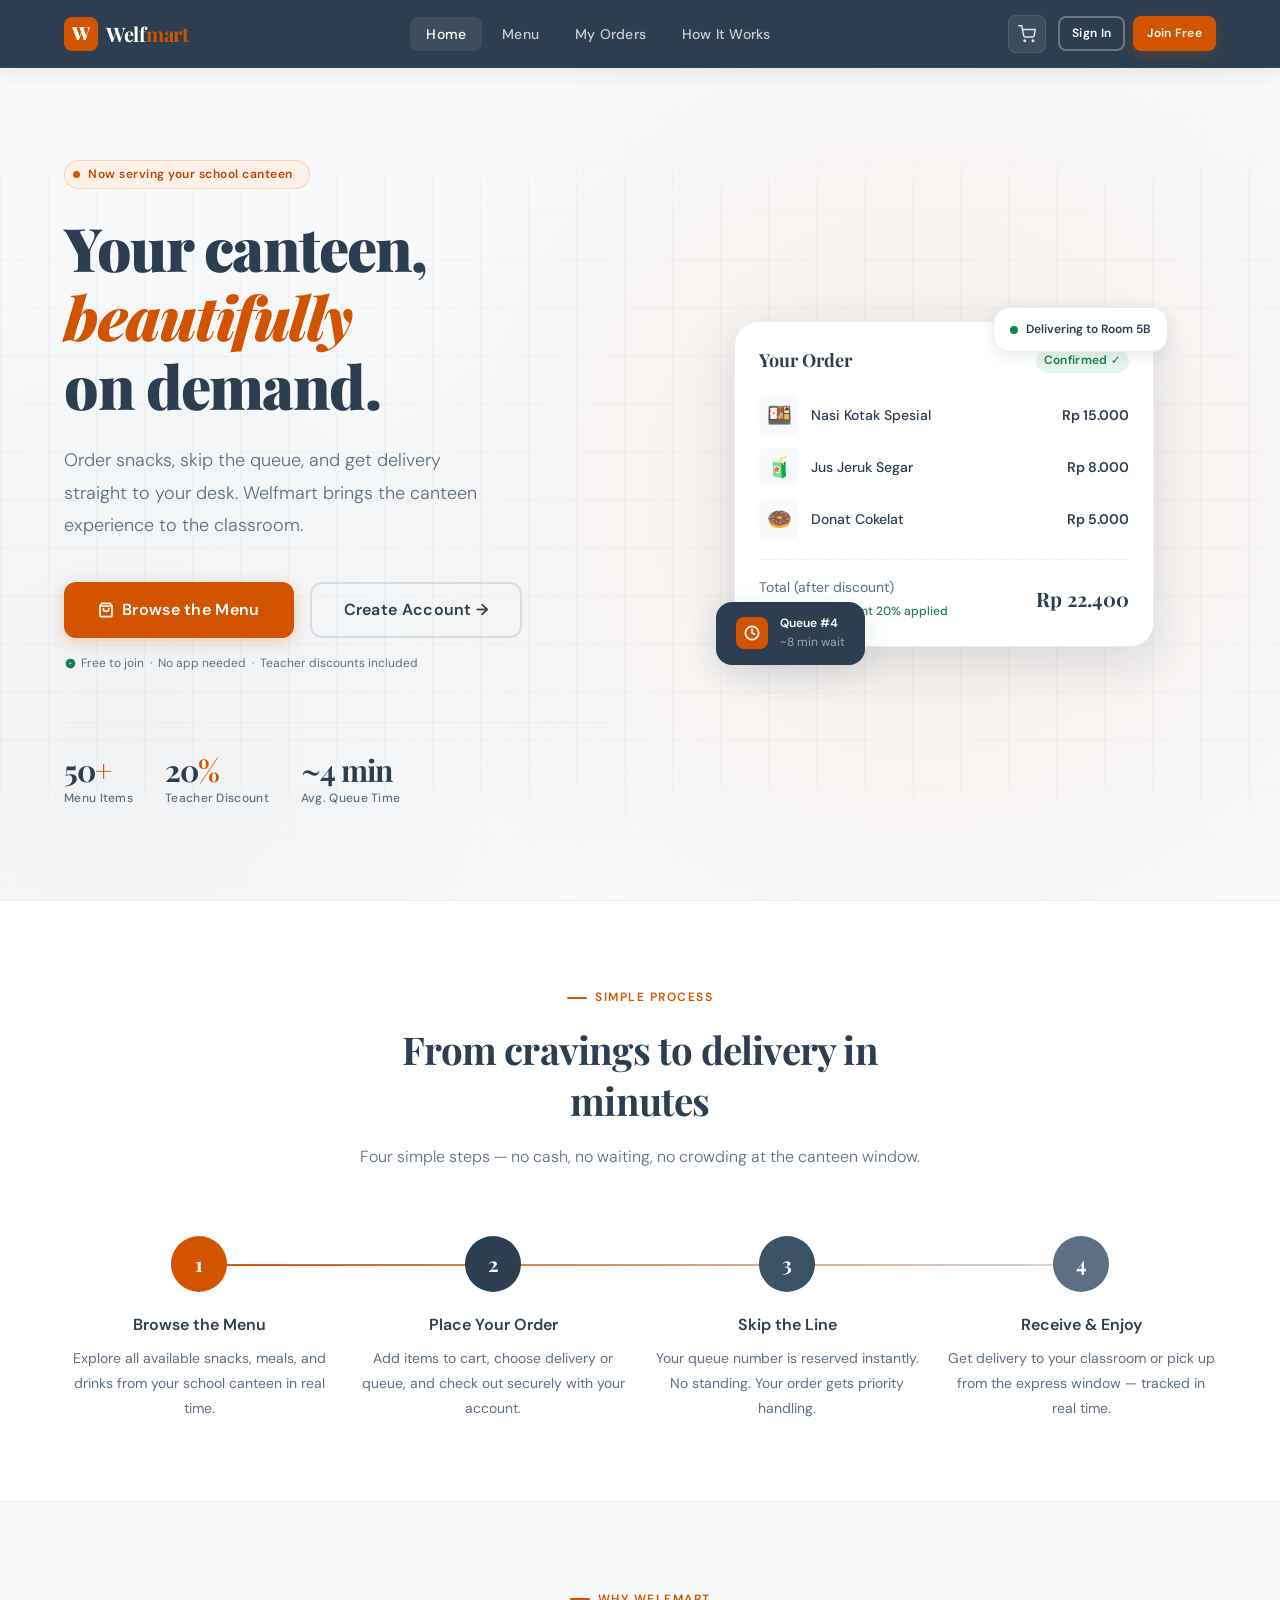
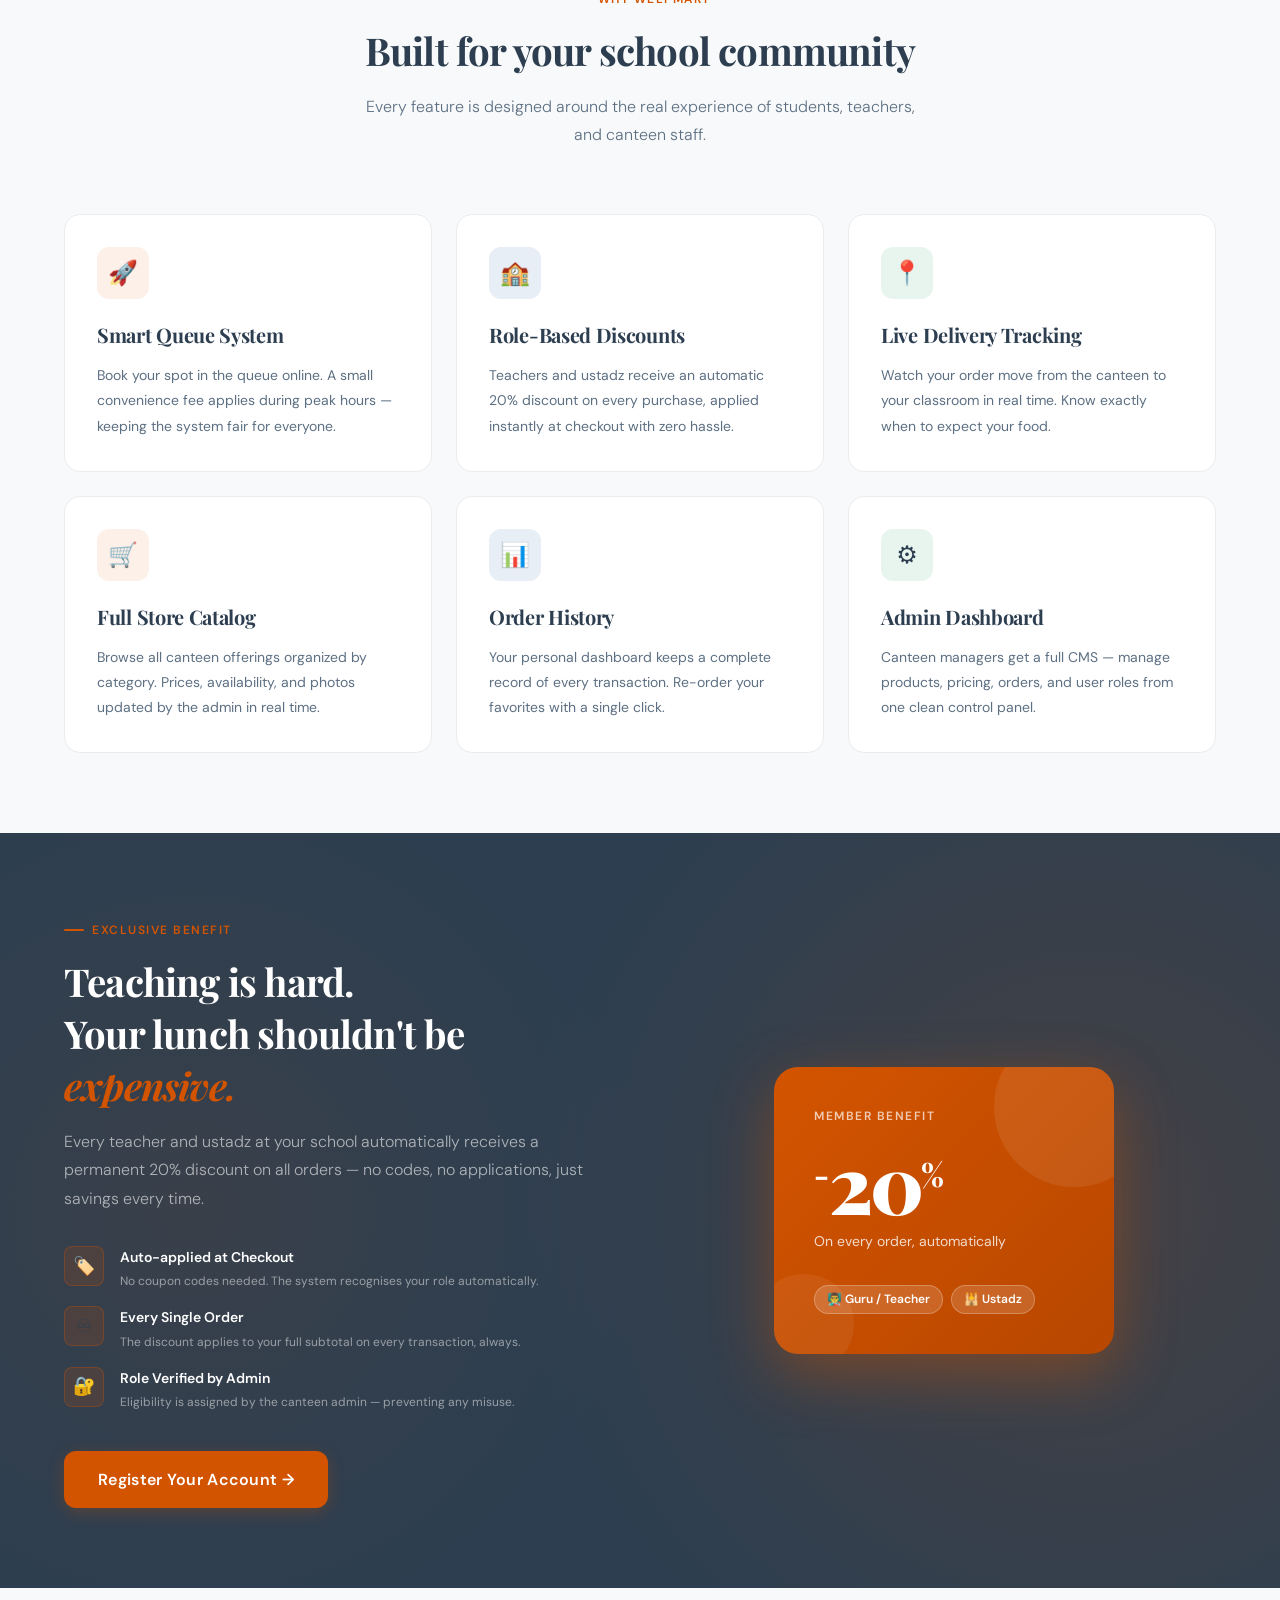
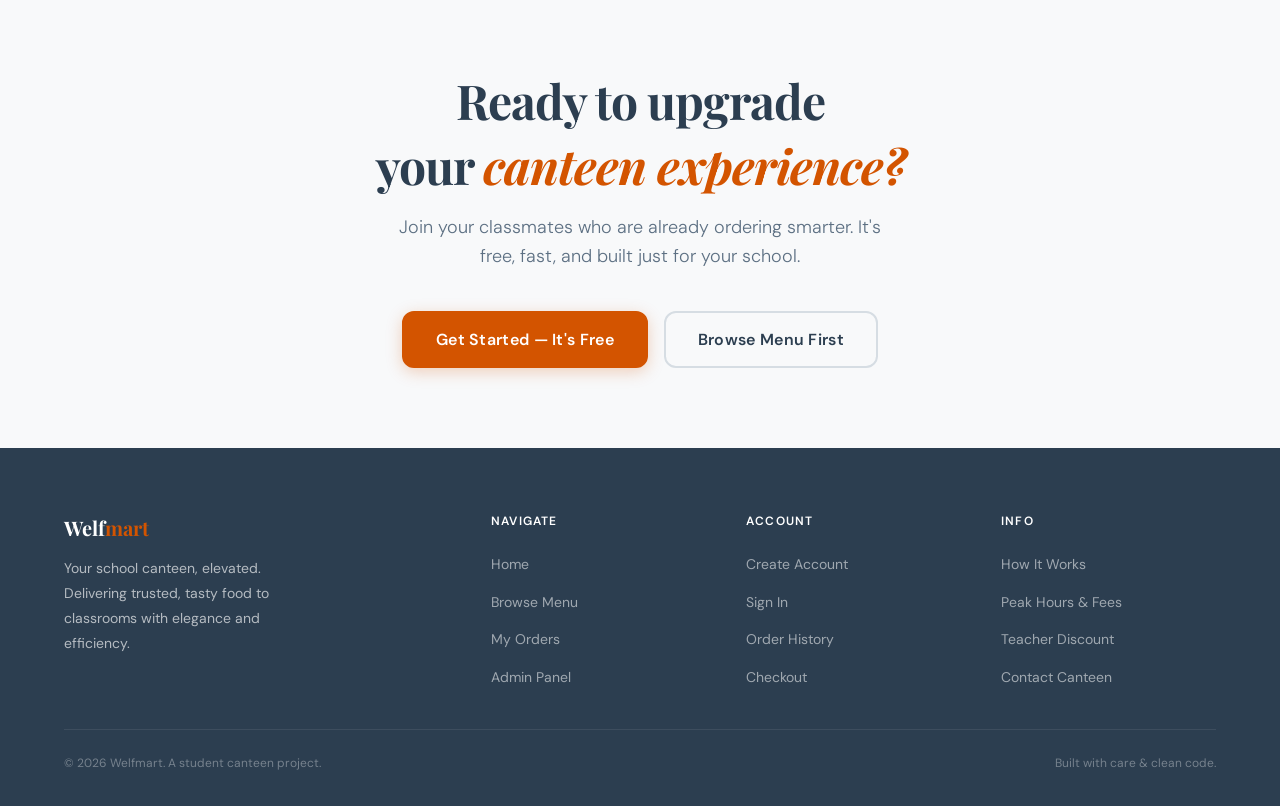
==== welfmart/admin.html @ 67d0d54a "Initial commit of Welfmart project" ====
<!DOCTYPE html>
<html lang="en">
<head>
  <meta charset="UTF-8" />
  <meta name="viewport" content="width=device-width, initial-scale=1.0" />
  <title>Welfmart — Admin Dashboard</title>
  <link rel="stylesheet" href="/css/style.css" />
  <link rel="stylesheet" href="/css/admin.css" />
</head>
<body>

  <nav class="wm-nav" role="navigation">
    <div class="wm-nav__inner">
      <a href="index.html" class="wm-nav__logo">
        <div class="wm-nav__logo-mark" aria-hidden="true">W</div>
        <span class="wm-nav__logo-text">Welf<span>mart</span> <span class="badge badge-rust" style="font-size: 10px; margin-left: 8px;">ADMIN</span></span>
      </a>

      <div class="wm-nav__actions">
        <div id="nav-user-area" style="display:flex; align-items:center; gap:var(--space-3);">
          <span style="color:rgba(255,255,255,.75); font-size:var(--text-sm);">
            👨‍💻 <span id="nav-user-name">Admin</span>
          </span>
          <button id="nav-logout-btn" class="btn btn-ghost btn-sm" style="border-color:rgba(255,255,255,.2); color:rgba(255,255,255,.65);">
            Exit Admin
          </button>
        </div>
      </div>
    </div>
  </nav>

  <main class="admin-page container section-pad-sm">
    
    <header class="store-header">
      <h1 class="store-header__title">Canteen <em>Command Center</em></h1>
      <p class="store-header__desc">Manage live orders, update menu inventory, and verify user roles.</p>
    </header>

    <div class="admin-storage-banner" role="status" aria-live="polite">
      <div class="admin-storage-banner__icon" aria-hidden="true">🗂️</div>
      <div>
        <p class="admin-storage-banner__title">Local menu manager</p>
        <p class="admin-storage-banner__text">Menu changes are saved in your browser’s local storage, so updates appear instantly on the public menu and won’t affect the live backend.</p>
      </div>
    </div>

    <div class="admin-layout">
      
      <aside class="admin-sidebar">
        <div class="admin-sidebar__inner">
          <ul class="admin-tabs" id="admin-tabs" role="tablist">
            <li><button class="admin-tab-btn active" data-target="panel-orders" role="tab">Live Orders</button></li>
            <li><button class="admin-tab-btn" data-target="panel-inventory" role="tab">Inventory Management</button></li>
            <li><button class="admin-tab-btn" data-target="panel-users" role="tab">User Roles & Security</button></li>
          </ul>
        </div>
      </aside>

      <section class="admin-content">
        
        <div id="panel-orders" class="admin-panel active" role="tabpanel">
          <div class="admin-panel__header">
            <h2>Live Orders</h2>
            <button class="btn btn-secondary btn-sm js-refresh-orders" style="color: var(--color-slate); border-color: var(--color-slate-faint);">↻ Refresh</button>
          </div>
          <div class="admin-table-wrapper">
            <table class="admin-table">
              <thead>
                <tr>
                  <th>Order ID</th>
                  <th>Customer</th>
                  <th>Method</th>
                  <th>Total</th>
                  <th>Status</th>
                  <th>Action</th>
                </tr>
              </thead>
              <tbody id="table-body-orders">
                </tbody>
            </table>
          </div>
        </div>

        <div id="panel-inventory" class="admin-panel" role="tabpanel" style="display: none;">
          <div class="admin-panel__header">
            <h2>Inventory Management</h2>
          </div>

          <div class="admin-inventory-form">
            <div class="admin-inventory-form__title">Add New Menu Item</div>
            <p class="form-helper">Create menu items locally so the public menu updates immediately. Use Delete to remove items from the saved catalog.</p>

            <form id="inventory-form">
              <div class="admin-form-grid">
                <label class="form-field">
                  <span class="form-label">Item Name</span>
                  <input class="form-input" type="text" name="name" placeholder="e.g. Mie Goreng Deluxe" required />
                </label>

                <label class="form-field">
                  <span class="form-label">Category</span>
                  <select class="form-select" name="category" required>
                    <option value="Food">Food</option>
                    <option value="Drink">Drink</option>
                    <option value="Snack">Snack</option>
                  </select>
                </label>

                <label class="form-field">
                  <span class="form-label">Price (IDR)</span>
                  <input class="form-input" type="number" name="price" min="1" step="1" placeholder="12000" required />
                </label>

                <label class="form-field">
                  <span class="form-label">Emoji</span>
                  <input class="form-input" type="text" name="emoji" maxlength="4" placeholder="🍜" value="🍽️" required />
                </label>

                <label class="form-field">
                  <span class="form-label">Initial Stock</span>
                  <input class="form-input" type="number" name="stock" min="0" step="1" placeholder="20" required />
                </label>

                <label class="form-field admin-form-field--full">
                  <span class="form-label">Description</span>
                  <textarea class="form-textarea" name="description" placeholder="Brief description shown on the menu." rows="3"></textarea>
                </label>
              </div>

              <div class="admin-form-actions">
                <button type="submit" class="btn btn-primary">Add Menu Item</button>
              </div>
            </form>
          </div>

          <div class="admin-table-wrapper">
            <table class="admin-table">
              <thead>
                <tr>
                  <th>Item</th>
                  <th>Category</th>
                  <th>Price (IDR)</th>
                  <th>Stock Status</th>
                  <th>Actions</th>
                </tr>
              </thead>
              <tbody id="table-body-inventory">
                </tbody>
            </table>
          </div>
        </div>

        <div id="panel-users" class="admin-panel" role="tabpanel" style="display: none;">
          <div class="admin-panel__header">
            <h2>User Roles & Security</h2>
            <p style="font-size: var(--text-xs); color: var(--color-slate-muted);">Verify accounts claiming Teacher/Ustadz discounts.</p>
          </div>
          <div class="admin-table-wrapper">
            <table class="admin-table">
              <thead>
                <tr>
                  <th>Name</th>
                  <th>Email</th>
                  <th>Current Role</th>
                  <th>Action</th>
                </tr>
              </thead>
              <tbody id="table-body-users">
                </tbody>
            </table>
          </div>
        </div>

      </section>
    </div>
  </main>

  <script type="module" src="../js/utils/seed.js"></script>
  <script type="module" src="../js/app.js"></script>
  <script type="module" src="../js/admin.js"></script>
</body>
</html>
---- css/style.css ----
/* ============================================================
   WELFMART — Global Design System
   style.css · All pages import this file first
   ============================================================

   COLOR DISTRIBUTION (strictly enforced):
   60% #F8F9FA  Crisp Alabaster   → backgrounds, large surfaces
   30% #2C3E50  Authority Slate   → text, nav, footer, borders
   10% #D35400  Savory Rust       → CTA buttons, alerts, accents
   ============================================================ */

/* ── 0. Google Fonts Import ──────────────────────────────── */
@import url('https://fonts.googleapis.com/css2?family=Playfair+Display:ital,wght@0,500;0,700;0,900;1,500&family=DM+Sans:ital,opsz,wght@0,9..40,300;0,9..40,400;0,9..40,500;0,9..40,600;1,9..40,300&display=swap');

/* ── 1. CSS Custom Properties (Design Tokens) ────────────── */
:root {
  /* — Primary Palette — */
  --color-alabaster:      #F8F9FA;   /* 60% dominant background  */
  --color-slate:          #2C3E50;   /* 30% text / nav / footer  */
  --color-rust:           #D35400;   /* 10% CTA / accent         */

  /* — Tonal Variations — */
  --color-alabaster-dark: #EAECEE;   /* subtle card borders       */
  --color-alabaster-mid:  #F0F2F3;   /* hover states on surfaces  */
  --color-slate-light:    #3D5166;   /* nav hover, secondary text */
  --color-slate-muted:    #5D7083;   /* meta text, captions       */
  --color-slate-faint:    #D6DDE3;   /* dividers, input borders   */
  --color-rust-light:     #E8651A;   /* button hover              */
  --color-rust-deep:      #B84700;   /* button active/pressed     */
  --color-rust-tint:      #FDF0E8;   /* alert backgrounds         */

  /* — Semantic Colors — */
  --color-success:        #1A7E4F;
  --color-success-tint:   #E8F5EE;
  --color-warning:        #C0820B;
  --color-warning-tint:   #FEF5E3;
  --color-danger:         #C0392B;
  --color-danger-tint:    #FDECEA;
  --color-info:           #1A5276;
  --color-info-tint:      #E8EEF5;

  /* — Typography — */
  --font-display:   'Playfair Display', Georgia, serif;
  --font-body:      'DM Sans', system-ui, sans-serif;

  --text-xs:   0.75rem;    /*  12px */
  --text-sm:   0.875rem;   /*  14px */
  --text-base: 1rem;       /*  16px */
  --text-lg:   1.125rem;   /*  18px */
  --text-xl:   1.25rem;    /*  20px */
  --text-2xl:  1.5rem;     /*  24px */
  --text-3xl:  1.875rem;   /*  30px */
  --text-4xl:  2.25rem;    /*  36px */
  --text-5xl:  3rem;       /*  48px */
  --text-6xl:  3.75rem;    /*  60px */

  --weight-light:    300;
  --weight-regular:  400;
  --weight-medium:   500;
  --weight-semibold: 600;
  --weight-bold:     700;
  --weight-black:    900;

  --leading-tight:  1.15;
  --leading-snug:   1.35;
  --leading-base:   1.6;
  --leading-loose:  1.8;

  /* — Spacing Scale (4px base) — */
  --space-1:   0.25rem;   /*  4px  */
  --space-2:   0.5rem;    /*  8px  */
  --space-3:   0.75rem;   /* 12px  */
  --space-4:   1rem;      /* 16px  */
  --space-5:   1.25rem;   /* 20px  */
  --space-6:   1.5rem;    /* 24px  */
  --space-8:   2rem;      /* 32px  */
  --space-10:  2.5rem;    /* 40px  */
  --space-12:  3rem;      /* 48px  */
  --space-16:  4rem;      /* 64px  */
  --space-20:  5rem;      /* 80px  */
  --space-24:  6rem;      /* 96px  */
  --space-32:  8rem;      /* 128px */

  /* — Border & Radius — */
  --radius-sm:   4px;
  --radius-md:   8px;
  --radius-lg:   12px;
  --radius-xl:   16px;
  --radius-2xl:  24px;
  --radius-full: 9999px;

  /* — Shadows — */
  --shadow-xs:  0 1px 2px rgba(44,62,80,.06);
  --shadow-sm:  0 2px 8px rgba(44,62,80,.08);
  --shadow-md:  0 4px 16px rgba(44,62,80,.10);
  --shadow-lg:  0 8px 32px rgba(44,62,80,.12);
  --shadow-xl:  0 16px 48px rgba(44,62,80,.14);
  --shadow-rust: 0 4px 16px rgba(211,84,0,.25);

  /* — Transitions — */
  --transition-fast:   150ms ease;
  --transition-base:   250ms ease;
  --transition-slow:   400ms ease;

  /* — Layout — */
  --container-max: 1200px;
  --container-pad: var(--space-6);
  --nav-height:    68px;
}

/* ── 2. CSS Reset & Base Styles ──────────────────────────── */
*,
*::before,
*::after {
  box-sizing: border-box;
  margin: 0;
  padding: 0;
}

html {
  scroll-behavior: smooth;
  -webkit-text-size-adjust: 100%;
  font-size: 16px;
}

body {
  font-family: var(--font-body);
  font-size: var(--text-base);
  font-weight: var(--weight-regular);
  line-height: var(--leading-base);
  color: var(--color-slate);
  background-color: var(--color-alabaster);
  -webkit-font-smoothing: antialiased;
  -moz-osx-font-smoothing: grayscale;
  overflow-x: hidden;
}

img, svg, video {
  display: block;
  max-width: 100%;
}

a {
  color: inherit;
  text-decoration: none;
}

ul, ol { list-style: none; }

button, input, select, textarea {
  font-family: inherit;
  font-size: inherit;
}

button { cursor: pointer; }

/* ── 3. Typography Utilities ─────────────────────────────── */
.font-display  { font-family: var(--font-display); }
.font-body     { font-family: var(--font-body); }

.text-xs    { font-size: var(--text-xs); }
.text-sm    { font-size: var(--text-sm); }
.text-base  { font-size: var(--text-base); }
.text-lg    { font-size: var(--text-lg); }
.text-xl    { font-size: var(--text-xl); }
.text-2xl   { font-size: var(--text-2xl); }
.text-3xl   { font-size: var(--text-3xl); }
.text-4xl   { font-size: var(--text-4xl); }

.weight-light    { font-weight: var(--weight-light); }
.weight-regular  { font-weight: var(--weight-regular); }
.weight-medium   { font-weight: var(--weight-medium); }
.weight-semibold { font-weight: var(--weight-semibold); }
.weight-bold     { font-weight: var(--weight-bold); }

.text-slate       { color: var(--color-slate); }
.text-slate-light { color: var(--color-slate-light); }
.text-slate-muted { color: var(--color-slate-muted); }
.text-rust        { color: var(--color-rust); }
.text-alabaster   { color: var(--color-alabaster); }

/* ── 4. Layout Helpers ───────────────────────────────────── */
.container {
  width: 100%;
  max-width: var(--container-max);
  margin-inline: auto;
  padding-inline: var(--container-pad);
}

.section-pad {
  padding-block: var(--space-20);
}

.section-pad-sm {
  padding-block: var(--space-12);
}

/* ── 5. Shared Navigation ────────────────────────────────── */
.wm-nav {
  position: sticky;
  top: 0;
  z-index: 1000;
  height: var(--nav-height);
  background-color: var(--color-slate);
  border-bottom: 1px solid rgba(255,255,255,.06);
  box-shadow: var(--shadow-md);
  display: flex;
  align-items: center;
}

.wm-nav__inner {
  display: flex;
  align-items: center;
  justify-content: space-between;
  width: 100%;
  max-width: var(--container-max);
  margin-inline: auto;
  padding-inline: var(--container-pad);
}

/* Wordmark / Logo */
.wm-nav__logo {
  display: flex;
  align-items: center;
  gap: var(--space-2);
  text-decoration: none;
}

.wm-nav__logo-mark {
  width: 34px;
  height: 34px;
  background-color: var(--color-rust);
  border-radius: var(--radius-md);
  display: flex;
  align-items: center;
  justify-content: center;
  font-family: var(--font-display);
  font-weight: var(--weight-black);
  font-size: var(--text-lg);
  color: #fff;
  letter-spacing: -0.5px;
  flex-shrink: 0;
}

.wm-nav__logo-text {
  font-family: var(--font-display);
  font-weight: var(--weight-bold);
  font-size: var(--text-xl);
  color: #fff;
  letter-spacing: -0.3px;
}

.wm-nav__logo-text span {
  color: var(--color-rust);
}

/* Nav Links */
.wm-nav__links {
  display: flex;
  align-items: center;
  gap: var(--space-1);
}

.wm-nav__link {
  font-size: var(--text-sm);
  font-weight: var(--weight-medium);
  color: rgba(255,255,255,.75);
  padding: var(--space-2) var(--space-4);
  border-radius: var(--radius-md);
  transition: color var(--transition-fast), background-color var(--transition-fast);
  letter-spacing: 0.2px;
}

.wm-nav__link:hover,
.wm-nav__link.active {
  color: #fff;
  background-color: rgba(255,255,255,.08);
}

/* Nav Actions */
.wm-nav__actions {
  display: flex;
  align-items: center;
  gap: var(--space-3);
}

.wm-nav__cart-btn {
  position: relative;
  width: 38px;
  height: 38px;
  border-radius: var(--radius-md);
  background-color: rgba(255,255,255,.08);
  border: 1px solid rgba(255,255,255,.10);
  display: flex;
  align-items: center;
  justify-content: center;
  color: rgba(255,255,255,.85);
  transition: background-color var(--transition-fast), color var(--transition-fast);
}

.wm-nav__cart-btn:hover {
  background-color: rgba(255,255,255,.14);
  color: #fff;
}

.wm-nav__cart-badge {
  position: absolute;
  top: -4px;
  right: -4px;
  width: 18px;
  height: 18px;
  border-radius: var(--radius-full);
  background-color: var(--color-rust);
  color: #fff;
  font-size: 10px;
  font-weight: var(--weight-bold);
  display: flex;
  align-items: center;
  justify-content: center;
  border: 2px solid var(--color-slate);
  display: none;
}

.wm-nav__cart-badge.visible {
  display: flex;
}

/* Hamburger — mobile */
.wm-nav__hamburger {
  display: none;
  flex-direction: column;
  gap: 5px;
  width: 28px;
  background: transparent;
  border: none;
  padding: var(--space-1);
  cursor: pointer;
}

.wm-nav__hamburger span {
  display: block;
  width: 100%;
  height: 2px;
  background-color: rgba(255,255,255,.8);
  border-radius: 2px;
  transition: transform var(--transition-base), opacity var(--transition-base);
}

/* ── 6. Button System ────────────────────────────────────── */
.btn {
  display: inline-flex;
  align-items: center;
  justify-content: center;
  gap: var(--space-2);
  padding: 0.65em 1.5em;
  font-family: var(--font-body);
  font-size: var(--text-sm);
  font-weight: var(--weight-semibold);
  letter-spacing: 0.3px;
  border-radius: var(--radius-md);
  border: 2px solid transparent;
  cursor: pointer;
  white-space: nowrap;
  text-decoration: none;
  transition:
    background-color var(--transition-fast),
    border-color var(--transition-fast),
    color var(--transition-fast),
    box-shadow var(--transition-fast),
    transform var(--transition-fast);
  user-select: none;
}

.btn:active { transform: translateY(1px); }

/* Primary — Savory Rust (the 10% accent for CTAs) */
.btn-primary {
  background-color: var(--color-rust);
  border-color: var(--color-rust);
  color: #fff;
  box-shadow: var(--shadow-rust);
}

.btn-primary:hover {
  background-color: var(--color-rust-light);
  border-color: var(--color-rust-light);
  box-shadow: 0 6px 20px rgba(211,84,0,.32);
  transform: translateY(-1px);
}

.btn-primary:active {
  background-color: var(--color-rust-deep);
  border-color: var(--color-rust-deep);
  transform: translateY(0);
}

/* Secondary — Outlined Slate */
.btn-secondary {
  background-color: transparent;
  border-color: rgba(255,255,255,.3);
  color: #fff;
}

.btn-secondary:hover {
  background-color: rgba(255,255,255,.08);
  border-color: rgba(255,255,255,.5);
  transform: translateY(-1px);
}

/* Ghost on light background */
.btn-ghost {
  background-color: transparent;
  border-color: var(--color-slate-faint);
  color: var(--color-slate);
}

.btn-ghost:hover {
  background-color: var(--color-alabaster-mid);
  border-color: var(--color-slate-muted);
  transform: translateY(-1px);
}

/* Sizes */
.btn-sm {
  font-size: var(--text-xs);
  padding: 0.5em 1em;
}

.btn-lg {
  font-size: var(--text-base);
  padding: 0.85em 2em;
  border-radius: var(--radius-lg);
}

/* ── 7. Badge & Tag Utilities ────────────────────────────── */
.badge {
  display: inline-flex;
  align-items: center;
  gap: var(--space-1);
  padding: 0.2em 0.65em;
  font-size: var(--text-xs);
  font-weight: var(--weight-semibold);
  border-radius: var(--radius-full);
  letter-spacing: 0.3px;
}

.badge-rust     { background-color: var(--color-rust-tint);    color: var(--color-rust);    }
.badge-success  { background-color: var(--color-success-tint); color: var(--color-success); }
.badge-warning  { background-color: var(--color-warning-tint); color: var(--color-warning); }
.badge-danger   { background-color: var(--color-danger-tint);  color: var(--color-danger);  }
.badge-info     { background-color: var(--color-info-tint);    color: var(--color-info);    }
.badge-slate    { background-color: var(--color-slate-faint);  color: var(--color-slate);   }

/* ── 8. Card Component ───────────────────────────────────── */
.card {
  background-color: #fff;
  border: 1px solid var(--color-alabaster-dark);
  border-radius: var(--radius-xl);
  box-shadow: var(--shadow-sm);
  overflow: hidden;
  transition:
    box-shadow var(--transition-base),
    transform var(--transition-base),
    border-color var(--transition-base);
}

.card:hover {
  box-shadow: var(--shadow-lg);
  transform: translateY(-3px);
  border-color: var(--color-slate-faint);
}

.card__body   { padding: var(--space-6); }
.card__header { padding: var(--space-5) var(--space-6); border-bottom: 1px solid var(--color-alabaster-dark); }
.card__footer { padding: var(--space-4) var(--space-6); border-top: 1px solid var(--color-alabaster-dark); background-color: var(--color-alabaster); }

/* ── 9. Form Elements ────────────────────────────────────── */
.form-group {
  display: flex;
  flex-direction: column;
  gap: var(--space-2);
}

.form-label {
  font-size: var(--text-sm);
  font-weight: var(--weight-medium);
  color: var(--color-slate);
  letter-spacing: 0.2px;
}

.form-input,
.form-select,
.form-textarea {
  width: 100%;
  padding: 0.7em var(--space-4);
  font-size: var(--text-sm);
  font-family: var(--font-body);
  color: var(--color-slate);
  background-color: #fff;
  border: 1.5px solid var(--color-slate-faint);
  border-radius: var(--radius-md);
  transition: border-color var(--transition-fast), box-shadow var(--transition-fast);
  outline: none;
}

.form-input:focus,
.form-select:focus,
.form-textarea:focus {
  border-color: var(--color-rust);
  box-shadow: 0 0 0 3px rgba(211,84,0,.12);
}

.form-input::placeholder { color: var(--color-slate-muted); }
.form-textarea { resize: vertical; min-height: 100px; }

.form-helper {
  font-size: var(--text-xs);
  color: var(--color-slate-muted);
}

.form-error {
  font-size: var(--text-xs);
  color: var(--color-danger);
  font-weight: var(--weight-medium);
}

/* ── 10. Alert / Toast ───────────────────────────────────── */
.alert {
  display: flex;
  align-items: flex-start;
  gap: var(--space-3);
  padding: var(--space-4) var(--space-5);
  border-radius: var(--radius-lg);
  font-size: var(--text-sm);
  border-left: 3px solid transparent;
}

.alert-rust    { background-color: var(--color-rust-tint);    border-color: var(--color-rust);    color: var(--color-rust-deep); }
.alert-success { background-color: var(--color-success-tint); border-color: var(--color-success); color: var(--color-success); }
.alert-warning { background-color: var(--color-warning-tint); border-color: var(--color-warning); color: var(--color-warning); }
.alert-danger  { background-color: var(--color-danger-tint);  border-color: var(--color-danger);  color: var(--color-danger); }

/* ── 11. Dividers & Decorative Lines ─────────────────────── */
.divider {
  border: none;
  border-top: 1px solid var(--color-alabaster-dark);
  margin-block: var(--space-6);
}

.divider-slate {
  border-top-color: rgba(255,255,255,.08);
}

/* Decorative slash accent (used in section headings) */
.section-label {
  display: inline-flex;
  align-items: center;
  gap: var(--space-2);
  font-size: var(--text-xs);
  font-weight: var(--weight-semibold);
  letter-spacing: 1.5px;
  text-transform: uppercase;
  color: var(--color-rust);
}

.section-label::before {
  content: '';
  display: block;
  width: 20px;
  height: 2px;
  background-color: var(--color-rust);
  border-radius: 1px;
}

/* ── 12. Footer ──────────────────────────────────────────── */
.wm-footer {
  background-color: var(--color-slate);
  color: rgba(255,255,255,.65);
  padding-block: var(--space-16) var(--space-8);
}

.wm-footer__grid {
  display: grid;
  grid-template-columns: 1.8fr repeat(3, 1fr);
  gap: var(--space-10);
  padding-bottom: var(--space-10);
  border-bottom: 1px solid rgba(255,255,255,.08);
}

.wm-footer__brand-name {
  font-family: var(--font-display);
  font-weight: var(--weight-bold);
  font-size: var(--text-xl);
  color: #fff;
  margin-bottom: var(--space-3);
}

.wm-footer__brand-name span { color: var(--color-rust); }

.wm-footer__tagline {
  font-size: var(--text-sm);
  line-height: var(--leading-loose);
  max-width: 260px;
}

.wm-footer__heading {
  font-size: var(--text-xs);
  font-weight: var(--weight-semibold);
  letter-spacing: 1.2px;
  text-transform: uppercase;
  color: #fff;
  margin-bottom: var(--space-5);
}

.wm-footer__links {
  display: flex;
  flex-direction: column;
  gap: var(--space-3);
}

.wm-footer__link {
  font-size: var(--text-sm);
  color: rgba(255,255,255,.55);
  transition: color var(--transition-fast);
}

.wm-footer__link:hover {
  color: var(--color-rust);
}

.wm-footer__bottom {
  display: flex;
  align-items: center;
  justify-content: space-between;
  padding-top: var(--space-6);
  font-size: var(--text-xs);
  color: rgba(255,255,255,.35);
}

/* ── 13. Scroll Animation Classes ────────────────────────── */
.reveal {
  opacity: 0;
  transform: translateY(20px);
  transition:
    opacity var(--transition-slow),
    transform var(--transition-slow);
}

.reveal.visible {
  opacity: 1;
  transform: translateY(0);
}

.reveal-delay-1 { transition-delay: 100ms; }
.reveal-delay-2 { transition-delay: 200ms; }
.reveal-delay-3 { transition-delay: 300ms; }
.reveal-delay-4 { transition-delay: 400ms; }

/* ── 14. Utility Classes ─────────────────────────────────── */
.sr-only {
  position: absolute;
  width: 1px; height: 1px;
  padding: 0; margin: -1px;
  overflow: hidden;
  clip: rect(0,0,0,0);
  white-space: nowrap;
  border-width: 0;
}

.text-center  { text-align: center; }
.text-right   { text-align: right; }
.d-flex       { display: flex; }
.align-center { align-items: center; }
.justify-between { justify-content: space-between; }
.gap-2        { gap: var(--space-2); }
.gap-4        { gap: var(--space-4); }
.gap-6        { gap: var(--space-6); }
.w-full       { width: 100%; }

/* ── 15. Responsive Breakpoints ──────────────────────────── */
@media (max-width: 1024px) {
  :root {
    --container-pad: var(--space-5);
  }

  .wm-footer__grid {
    grid-template-columns: 1fr 1fr;
    gap: var(--space-8);
  }
}

@media (max-width: 768px) {
  :root {
    --nav-height: 60px;
  }

  .wm-nav__links  { display: none; }
  .wm-nav__hamburger { display: flex; }

  /* Mobile nav overlay — controlled by app.js */
  .wm-nav__links.mobile-open {
    display: flex;
    flex-direction: column;
    position: fixed;
    inset: var(--nav-height) 0 0 0;
    background-color: var(--color-slate);
    padding: var(--space-6) var(--space-6);
    gap: var(--space-2);
    z-index: 999;
    align-items: flex-start;
  }

  .wm-nav__links.mobile-open .wm-nav__link {
    font-size: var(--text-base);
    padding: var(--space-3) var(--space-4);
    width: 100%;
  }

  .wm-footer__grid {
    grid-template-columns: 1fr;
    gap: var(--space-6);
  }

  .wm-footer__bottom {
    flex-direction: column;
    gap: var(--space-3);
    text-align: center;
  }
}

@media (max-width: 480px) {
  :root {
    --container-pad: var(--space-4);
  }
}
---- css/admin.css ----
/* ============================================================
   WELFMART — Admin Dashboard Styles
   admin.css
   ============================================================ */

.admin-layout {
  display: grid;
  grid-template-columns: 260px 1fr;
  gap: var(--space-8);
  align-items: start;
}

/* ── Sidebar Tabs ────────────────────────────────────────── */
.admin-sidebar {
  position: sticky;
  top: calc(var(--nav-height) + var(--space-6));
}

.admin-sidebar__inner {
  background-color: #fff;
  border: 1px solid var(--color-alabaster-dark);
  border-radius: var(--radius-xl);
  padding: var(--space-4);
  box-shadow: var(--shadow-xs);
}

.admin-tabs {
  display: flex;
  flex-direction: column;
  gap: var(--space-1);
}

.admin-tab-btn {
  width: 100%;
  text-align: left;
  padding: var(--space-3) var(--space-4);
  background: transparent;
  border: none;
  border-radius: var(--radius-md);
  font-family: var(--font-body);
  font-size: var(--text-sm);
  font-weight: var(--weight-medium);
  color: var(--color-slate);
  cursor: pointer;
  transition: background-color var(--transition-fast), color var(--transition-fast);
}

.admin-tab-btn:hover {
  background-color: var(--color-alabaster-mid);
}

.admin-tab-btn.active {
  background-color: var(--color-slate);
  color: #fff;
  font-weight: var(--weight-semibold);
}

/* ── Content Panels ──────────────────────────────────────── */
.admin-panel__header {
  display: flex;
  align-items: center;
  justify-content: space-between;
  margin-bottom: var(--space-4);
  flex-wrap: wrap;
  gap: var(--space-3);
}

.admin-panel__header h2 {
  font-size: var(--text-xl);
  font-weight: var(--weight-bold);
  color: var(--color-slate);
}

.admin-storage-banner {
  display: flex;
  align-items: flex-start;
  gap: var(--space-3);
  background: linear-gradient(135deg, rgba(52, 152, 219, 0.10), rgba(211, 84, 0, 0.08));
  border: 1px solid rgba(52, 152, 219, 0.22);
  border-radius: var(--radius-xl);
  padding: var(--space-4) var(--space-5);
  margin-bottom: var(--space-6);
  box-shadow: var(--shadow-xs);
}

.admin-storage-banner__icon {
  width: 40px;
  height: 40px;
  border-radius: var(--radius-lg);
  background-color: rgba(255,255,255,.9);
  display: grid;
  place-items: center;
  font-size: 20px;
  flex-shrink: 0;
}

.admin-storage-banner__title {
  font-size: var(--text-sm);
  font-weight: var(--weight-semibold);
  color: var(--color-slate);
  margin-bottom: var(--space-1);
}

.admin-storage-banner__text {
  font-size: var(--text-sm);
  line-height: var(--leading-loose);
  color: var(--color-slate-muted);
  margin: 0;
}

/* ── Inventory Add Form ─────────────────────────────────── */
.admin-inventory-form {
  background-color: #fff;
  border: 1px solid var(--color-alabaster-dark);
  border-radius: var(--radius-xl);
  padding: var(--space-5);
  box-shadow: var(--shadow-xs);
  margin-bottom: var(--space-5);
}

.admin-inventory-form__title {
  font-size: var(--text-base);
  font-weight: var(--weight-semibold);
  color: var(--color-slate);
  margin-bottom: var(--space-1);
}

.admin-form-grid {
  display: grid;
  grid-template-columns: repeat(2, minmax(0, 1fr));
  gap: var(--space-4);
}

.form-field {
  display: flex;
  flex-direction: column;
  gap: var(--space-2);
}

.admin-form-field--full {
  grid-column: 1 / -1;
}

.admin-form-actions {
  display: flex;
  justify-content: flex-end;
  margin-top: var(--space-4);
}

/* ── Tables ──────────────────────────────────────────────── */
.admin-table-wrapper {
  background-color: #fff;
  border: 1px solid var(--color-alabaster-dark);
  border-radius: var(--radius-xl);
  overflow-x: auto;
  box-shadow: var(--shadow-xs);
}

.admin-table {
  width: 100%;
  border-collapse: collapse;
  text-align: left;
  font-size: var(--text-sm);
}

.admin-table th {
  background-color: var(--color-alabaster-mid);
  color: var(--color-slate-muted);
  font-weight: var(--weight-semibold);
  padding: var(--space-4) var(--space-5);
  font-size: var(--text-xs);
  text-transform: uppercase;
  letter-spacing: 0.5px;
  border-bottom: 1px solid var(--color-alabaster-dark);
}

.admin-table td {
  padding: var(--space-4) var(--space-5);
  border-bottom: 1px solid var(--color-alabaster-dark);
  color: var(--color-slate);
  vertical-align: middle;
}

.admin-table tr:last-child td {
  border-bottom: none;
}

.admin-table tr:hover {
  background-color: var(--color-alabaster);
}

/* Table specific utilities */
.td-item-name {
  display: flex;
  align-items: center;
  gap: var(--space-2);
  font-weight: var(--weight-semibold);
}

.admin-action-group {
  display: flex;
  gap: var(--space-2);
}

/* Highlight rows for suspicious user accounts */
.row-warning td {
  background-color: var(--color-warning-tint);
}

/* ── Responsive ──────────────────────────────────────────── */
@media (max-width: 900px) {
  .admin-layout {
    grid-template-columns: 1fr;
  }
  .admin-sidebar {
    position: static;
  }
  .admin-tabs {
    flex-direction: row;
    overflow-x: auto;
  }
  .admin-tab-btn {
    white-space: nowrap;
  }
  .admin-form-grid {
    grid-template-columns: 1fr;
  }
  .admin-form-field--full {
    grid-column: auto;
  }
}
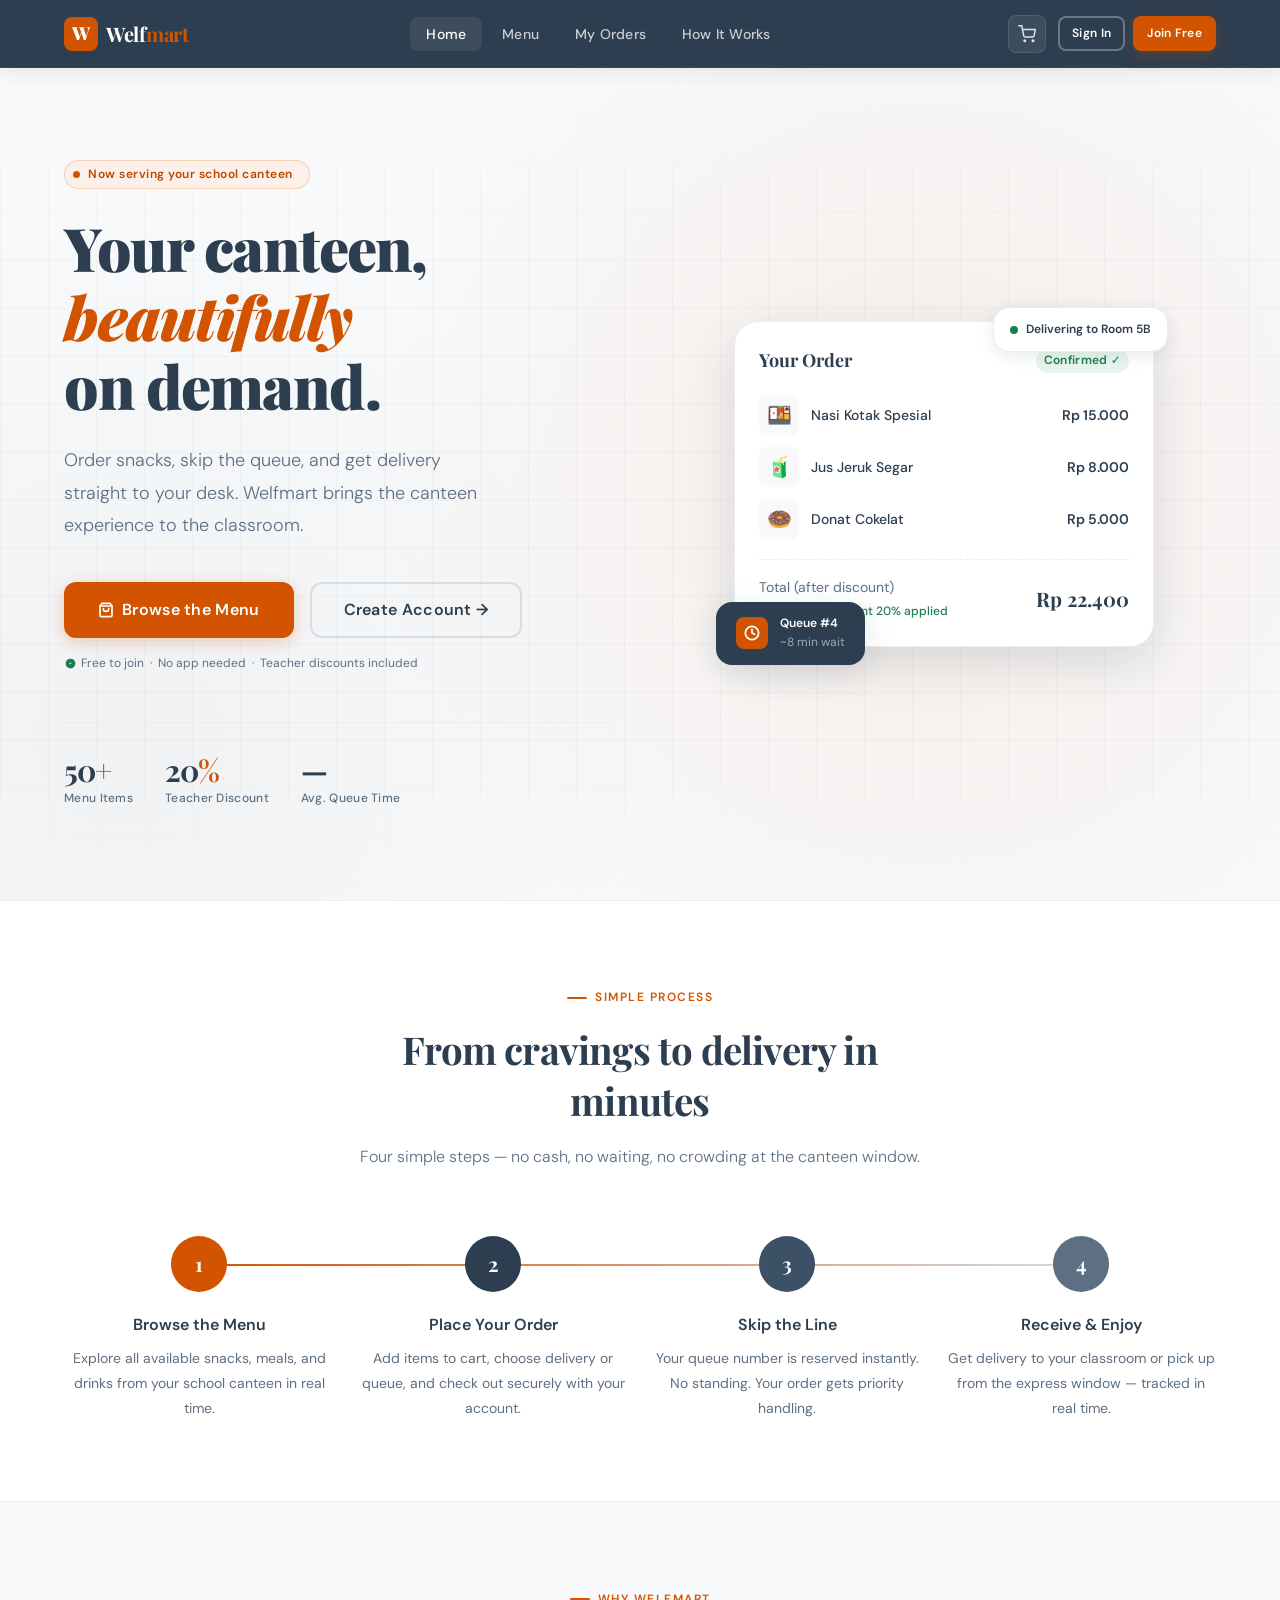
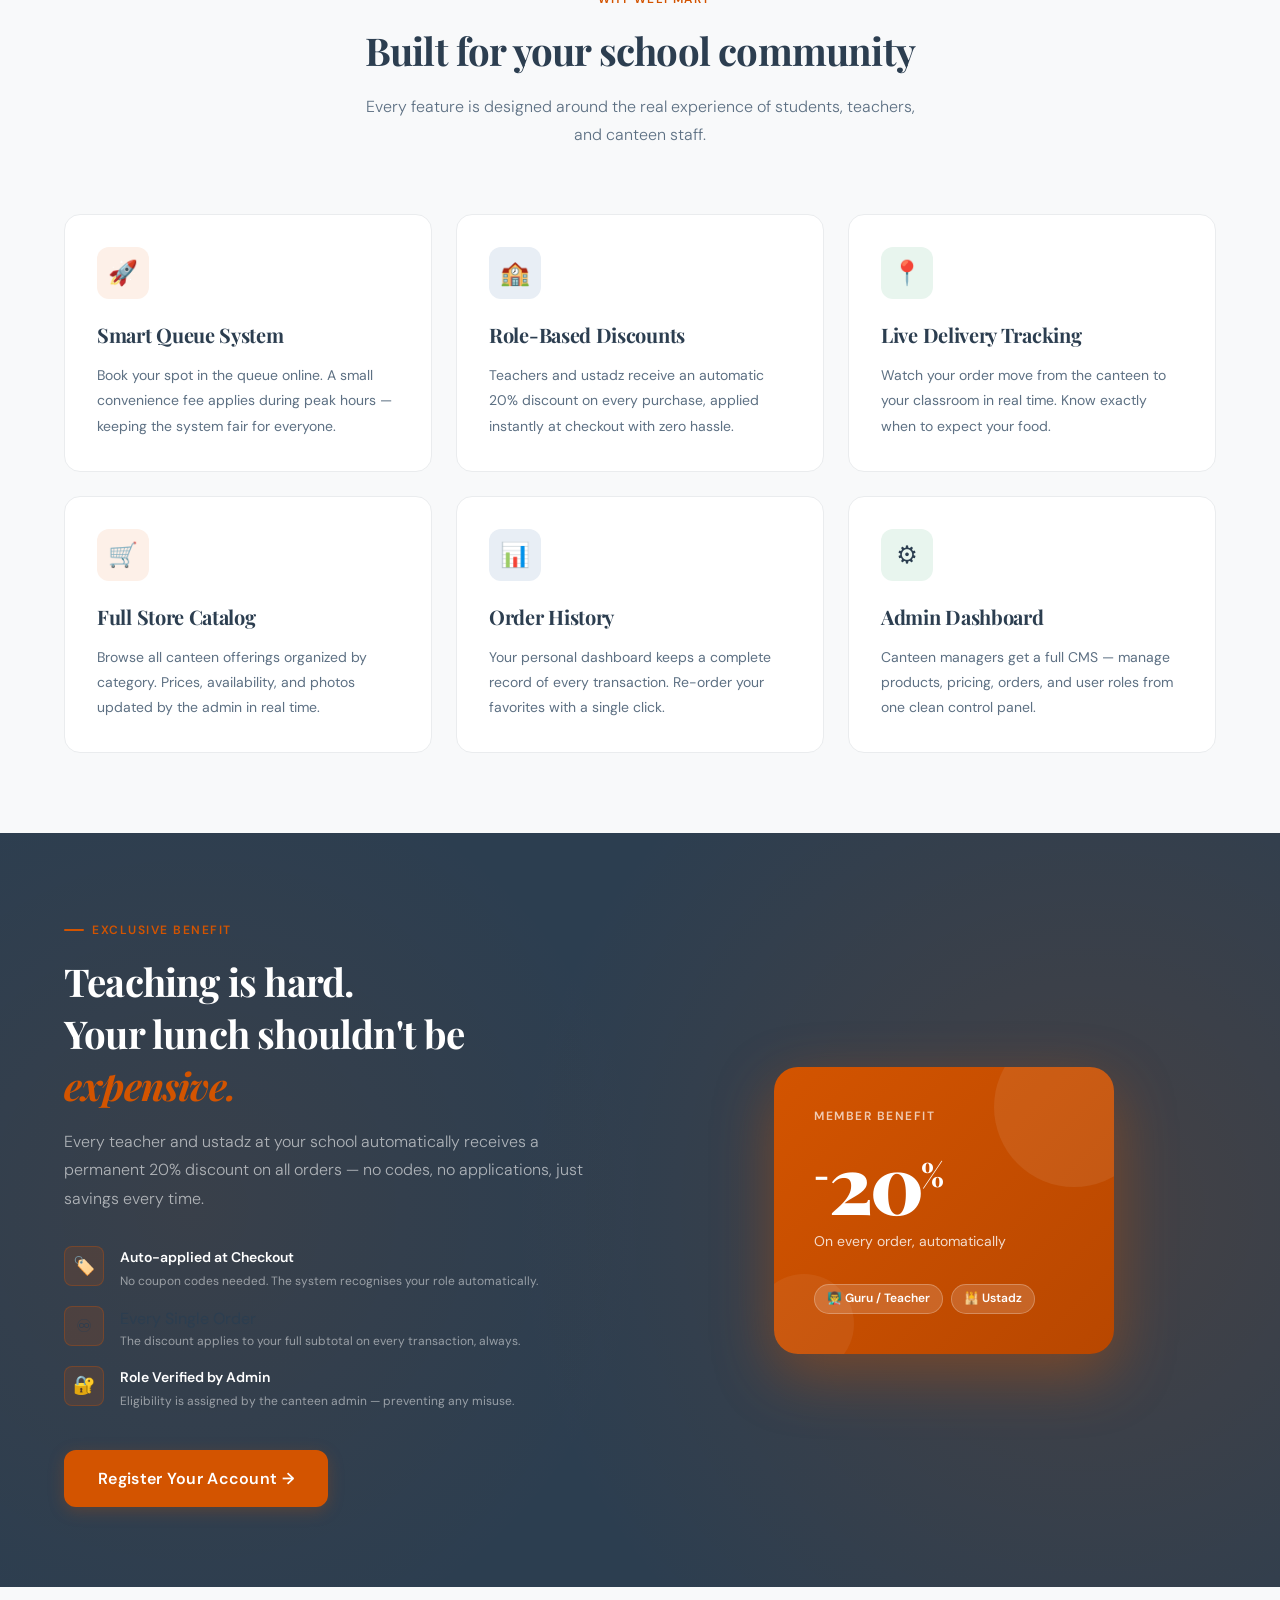
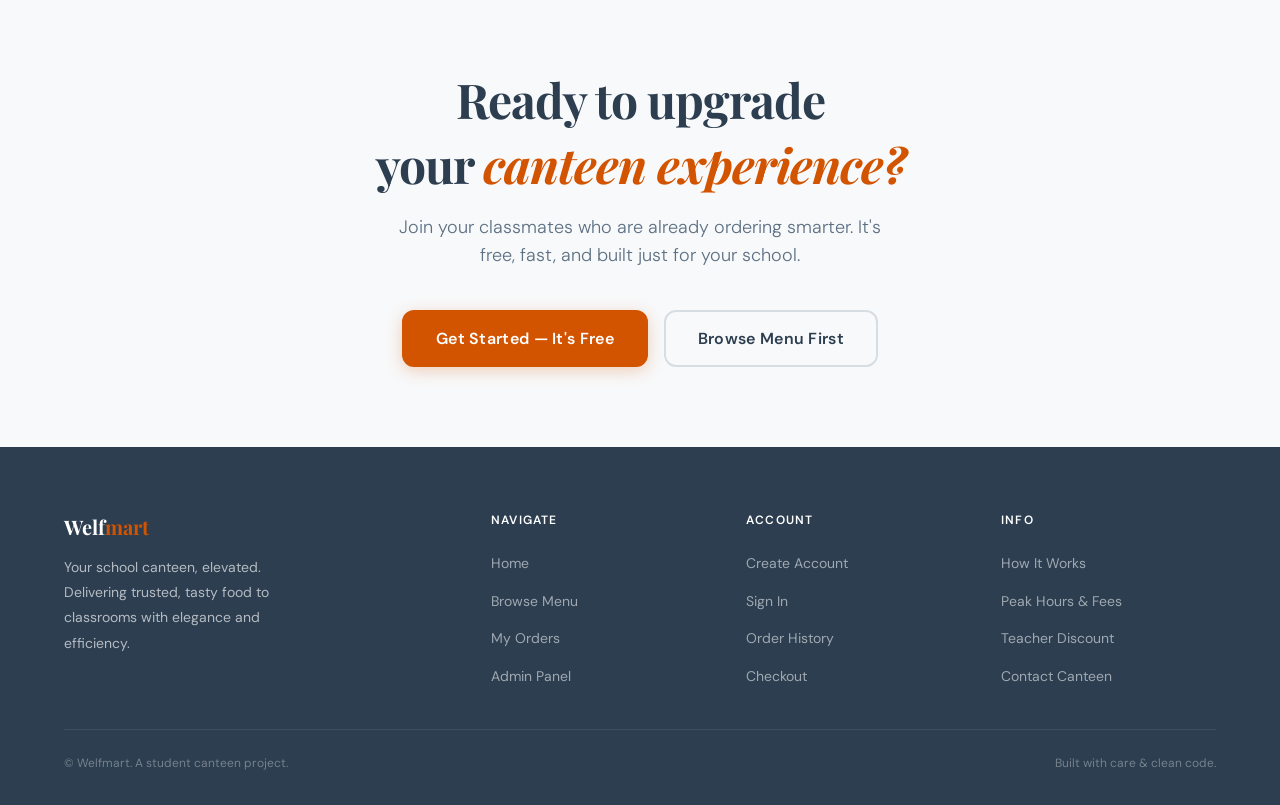
==== commit b6fb90bd: "Fix asset paths in HTML files" ====
--- a/welfmart/admin.html
+++ b/welfmart/admin.html
@@ -4,8 +4,8 @@
   <meta charset="UTF-8" />
   <meta name="viewport" content="width=device-width, initial-scale=1.0" />
   <title>Welfmart — Admin Dashboard</title>
-  <link rel="stylesheet" href="/css/style.css" />
-  <link rel="stylesheet" href="/css/admin.css" />
+  <link rel="stylesheet" href="css/style.css" />
+  <link rel="stylesheet" href="css/admin.css" />
 </head>
 <body>
 
@@ -175,8 +175,8 @@
     </div>
   </main>
 
-  <script type="module" src="../js/utils/seed.js"></script>
-  <script type="module" src="../js/app.js"></script>
-  <script type="module" src="../js/admin.js"></script>
+  <script type="module" src="js/utils/seed.js"></script>
+  <script type="module" src="js/app.js"></script>
+  <script type="module" src="js/admin.js"></script>
 </body>
 </html>
--- a/welfmart/css/style.css
+++ b/welfmart/css/style.css
@@ -0,0 +1,735 @@
+/* ============================================================
+   WELFMART — Global Design System
+   style.css · All pages import this file first
+   ============================================================
+
+   COLOR DISTRIBUTION (strictly enforced):
+   60% #F8F9FA  Crisp Alabaster   → backgrounds, large surfaces
+   30% #2C3E50  Authority Slate   → text, nav, footer, borders
+   10% #D35400  Savory Rust       → CTA buttons, alerts, accents
+   ============================================================ */
+
+/* ── 0. Google Fonts Import ──────────────────────────────── */
+@import url('https://fonts.googleapis.com/css2?family=Playfair+Display:ital,wght@0,500;0,700;0,900;1,500&family=DM+Sans:ital,opsz,wght@0,9..40,300;0,9..40,400;0,9..40,500;0,9..40,600;1,9..40,300&display=swap');
+
+/* ── 1. CSS Custom Properties (Design Tokens) ────────────── */
+:root {
+  /* — Primary Palette — */
+  --color-alabaster:      #F8F9FA;   /* 60% dominant background  */
+  --color-slate:          #2C3E50;   /* 30% text / nav / footer  */
+  --color-rust:           #D35400;   /* 10% CTA / accent         */
+
+  /* — Tonal Variations — */
+  --color-alabaster-dark: #EAECEE;   /* subtle card borders       */
+  --color-alabaster-mid:  #F0F2F3;   /* hover states on surfaces  */
+  --color-slate-light:    #3D5166;   /* nav hover, secondary text */
+  --color-slate-muted:    #5D7083;   /* meta text, captions       */
+  --color-slate-faint:    #D6DDE3;   /* dividers, input borders   */
+  --color-rust-light:     #E8651A;   /* button hover              */
+  --color-rust-deep:      #B84700;   /* button active/pressed     */
+  --color-rust-tint:      #FDF0E8;   /* alert backgrounds         */
+
+  /* — Semantic Colors — */
+  --color-success:        #1A7E4F;
+  --color-success-tint:   #E8F5EE;
+  --color-warning:        #C0820B;
+  --color-warning-tint:   #FEF5E3;
+  --color-danger:         #C0392B;
+  --color-danger-tint:    #FDECEA;
+  --color-info:           #1A5276;
+  --color-info-tint:      #E8EEF5;
+
+  /* — Typography — */
+  --font-display:   'Playfair Display', Georgia, serif;
+  --font-body:      'DM Sans', system-ui, sans-serif;
+
+  --text-xs:   0.75rem;    /*  12px */
+  --text-sm:   0.875rem;   /*  14px */
+  --text-base: 1rem;       /*  16px */
+  --text-lg:   1.125rem;   /*  18px */
+  --text-xl:   1.25rem;    /*  20px */
+  --text-2xl:  1.5rem;     /*  24px */
+  --text-3xl:  1.875rem;   /*  30px */
+  --text-4xl:  2.25rem;    /*  36px */
+  --text-5xl:  3rem;       /*  48px */
+  --text-6xl:  3.75rem;    /*  60px */
+
+  --weight-light:    300;
+  --weight-regular:  400;
+  --weight-medium:   500;
+  --weight-semibold: 600;
+  --weight-bold:     700;
+  --weight-black:    900;
+
+  --leading-tight:  1.15;
+  --leading-snug:   1.35;
+  --leading-base:   1.6;
+  --leading-loose:  1.8;
+
+  /* — Spacing Scale (4px base) — */
+  --space-1:   0.25rem;   /*  4px  */
+  --space-2:   0.5rem;    /*  8px  */
+  --space-3:   0.75rem;   /* 12px  */
+  --space-4:   1rem;      /* 16px  */
+  --space-5:   1.25rem;   /* 20px  */
+  --space-6:   1.5rem;    /* 24px  */
+  --space-8:   2rem;      /* 32px  */
+  --space-10:  2.5rem;    /* 40px  */
+  --space-12:  3rem;      /* 48px  */
+  --space-16:  4rem;      /* 64px  */
+  --space-20:  5rem;      /* 80px  */
+  --space-24:  6rem;      /* 96px  */
+  --space-32:  8rem;      /* 128px */
+
+  /* — Border & Radius — */
+  --radius-sm:   4px;
+  --radius-md:   8px;
+  --radius-lg:   12px;
+  --radius-xl:   16px;
+  --radius-2xl:  24px;
+  --radius-full: 9999px;
+
+  /* — Shadows — */
+  --shadow-xs:  0 1px 2px rgba(44,62,80,.06);
+  --shadow-sm:  0 2px 8px rgba(44,62,80,.08);
+  --shadow-md:  0 4px 16px rgba(44,62,80,.10);
+  --shadow-lg:  0 8px 32px rgba(44,62,80,.12);
+  --shadow-xl:  0 16px 48px rgba(44,62,80,.14);
+  --shadow-rust: 0 4px 16px rgba(211,84,0,.25);
+
+  /* — Transitions — */
+  --transition-fast:   150ms ease;
+  --transition-base:   250ms ease;
+  --transition-slow:   400ms ease;
+
+  /* — Layout — */
+  --container-max: 1200px;
+  --container-pad: var(--space-6);
+  --nav-height:    68px;
+}
+
+/* ── 2. CSS Reset & Base Styles ──────────────────────────── */
+*,
+*::before,
+*::after {
+  box-sizing: border-box;
+  margin: 0;
+  padding: 0;
+}
+
+html {
+  scroll-behavior: smooth;
+  -webkit-text-size-adjust: 100%;
+  font-size: 16px;
+}
+
+body {
+  font-family: var(--font-body);
+  font-size: var(--text-base);
+  font-weight: var(--weight-regular);
+  line-height: var(--leading-base);
+  color: var(--color-slate);
+  background-color: var(--color-alabaster);
+  -webkit-font-smoothing: antialiased;
+  -moz-osx-font-smoothing: grayscale;
+  overflow-x: hidden;
+}
+
+img, svg, video {
+  display: block;
+  max-width: 100%;
+}
+
+a {
+  color: inherit;
+  text-decoration: none;
+}
+
+ul, ol { list-style: none; }
+
+button, input, select, textarea {
+  font-family: inherit;
+  font-size: inherit;
+}
+
+button { cursor: pointer; }
+
+/* ── 3. Typography Utilities ─────────────────────────────── */
+.font-display  { font-family: var(--font-display); }
+.font-body     { font-family: var(--font-body); }
+
+.text-xs    { font-size: var(--text-xs); }
+.text-sm    { font-size: var(--text-sm); }
+.text-base  { font-size: var(--text-base); }
+.text-lg    { font-size: var(--text-lg); }
+.text-xl    { font-size: var(--text-xl); }
+.text-2xl   { font-size: var(--text-2xl); }
+.text-3xl   { font-size: var(--text-3xl); }
+.text-4xl   { font-size: var(--text-4xl); }
+
+.weight-light    { font-weight: var(--weight-light); }
+.weight-regular  { font-weight: var(--weight-regular); }
+.weight-medium   { font-weight: var(--weight-medium); }
+.weight-semibold { font-weight: var(--weight-semibold); }
+.weight-bold     { font-weight: var(--weight-bold); }
+
+.text-slate       { color: var(--color-slate); }
+.text-slate-light { color: var(--color-slate-light); }
+.text-slate-muted { color: var(--color-slate-muted); }
+.text-rust        { color: var(--color-rust); }
+.text-alabaster   { color: var(--color-alabaster); }
+
+/* ── 4. Layout Helpers ───────────────────────────────────── */
+.container {
+  width: 100%;
+  max-width: var(--container-max);
+  margin-inline: auto;
+  padding-inline: var(--container-pad);
+}
+
+.section-pad {
+  padding-block: var(--space-20);
+}
+
+.section-pad-sm {
+  padding-block: var(--space-12);
+}
+
+/* ── 5. Shared Navigation ────────────────────────────────── */
+.wm-nav {
+  position: sticky;
+  top: 0;
+  z-index: 1000;
+  height: var(--nav-height);
+  background-color: var(--color-slate);
+  border-bottom: 1px solid rgba(255,255,255,.06);
+  box-shadow: var(--shadow-md);
+  display: flex;
+  align-items: center;
+}
+
+.wm-nav__inner {
+  display: flex;
+  align-items: center;
+  justify-content: space-between;
+  width: 100%;
+  max-width: var(--container-max);
+  margin-inline: auto;
+  padding-inline: var(--container-pad);
+}
+
+/* Wordmark / Logo */
+.wm-nav__logo {
+  display: flex;
+  align-items: center;
+  gap: var(--space-2);
+  text-decoration: none;
+}
+
+.wm-nav__logo-mark {
+  width: 34px;
+  height: 34px;
+  background-color: var(--color-rust);
+  border-radius: var(--radius-md);
+  display: flex;
+  align-items: center;
+  justify-content: center;
+  font-family: var(--font-display);
+  font-weight: var(--weight-black);
+  font-size: var(--text-lg);
+  color: #fff;
+  letter-spacing: -0.5px;
+  flex-shrink: 0;
+}
+
+.wm-nav__logo-text {
+  font-family: var(--font-display);
+  font-weight: var(--weight-bold);
+  font-size: var(--text-xl);
+  color: #fff;
+  letter-spacing: -0.3px;
+}
+
+.wm-nav__logo-text span {
+  color: var(--color-rust);
+}
+
+/* Nav Links */
+.wm-nav__links {
+  display: flex;
+  align-items: center;
+  gap: var(--space-1);
+}
+
+.wm-nav__link {
+  font-size: var(--text-sm);
+  font-weight: var(--weight-medium);
+  color: rgba(255,255,255,.75);
+  padding: var(--space-2) var(--space-4);
+  border-radius: var(--radius-md);
+  transition: color var(--transition-fast), background-color var(--transition-fast);
+  letter-spacing: 0.2px;
+}
+
+.wm-nav__link:hover,
+.wm-nav__link.active {
+  color: #fff;
+  background-color: rgba(255,255,255,.08);
+}
+
+/* Nav Actions */
+.wm-nav__actions {
+  display: flex;
+  align-items: center;
+  gap: var(--space-3);
+}
+
+.wm-nav__cart-btn {
+  position: relative;
+  width: 38px;
+  height: 38px;
+  border-radius: var(--radius-md);
+  background-color: rgba(255,255,255,.08);
+  border: 1px solid rgba(255,255,255,.10);
+  display: flex;
+  align-items: center;
+  justify-content: center;
+  color: rgba(255,255,255,.85);
+  transition: background-color var(--transition-fast), color var(--transition-fast);
+}
+
+.wm-nav__cart-btn:hover {
+  background-color: rgba(255,255,255,.14);
+  color: #fff;
+}
+
+.wm-nav__cart-badge {
+  position: absolute;
+  top: -4px;
+  right: -4px;
+  width: 18px;
+  height: 18px;
+  border-radius: var(--radius-full);
+  background-color: var(--color-rust);
+  color: #fff;
+  font-size: 10px;
+  font-weight: var(--weight-bold);
+  display: flex;
+  align-items: center;
+  justify-content: center;
+  border: 2px solid var(--color-slate);
+  display: none;
+}
+
+.wm-nav__cart-badge.visible {
+  display: flex;
+}
+
+/* Hamburger — mobile */
+.wm-nav__hamburger {
+  display: none;
+  flex-direction: column;
+  gap: 5px;
+  width: 28px;
+  background: transparent;
+  border: none;
+  padding: var(--space-1);
+  cursor: pointer;
+}
+
+.wm-nav__hamburger span {
+  display: block;
+  width: 100%;
+  height: 2px;
+  background-color: rgba(255,255,255,.8);
+  border-radius: 2px;
+  transition: transform var(--transition-base), opacity var(--transition-base);
+}
+
+/* ── 6. Button System ────────────────────────────────────── */
+.btn {
+  display: inline-flex;
+  align-items: center;
+  justify-content: center;
+  gap: var(--space-2);
+  padding: 0.65em 1.5em;
+  font-family: var(--font-body);
+  font-size: var(--text-sm);
+  font-weight: var(--weight-semibold);
+  letter-spacing: 0.3px;
+  border-radius: var(--radius-md);
+  border: 2px solid transparent;
+  cursor: pointer;
+  white-space: nowrap;
+  text-decoration: none;
+  transition:
+    background-color var(--transition-fast),
+    border-color var(--transition-fast),
+    color var(--transition-fast),
+    box-shadow var(--transition-fast),
+    transform var(--transition-fast);
+  user-select: none;
+}
+
+.btn:active { transform: translateY(1px); }
+
+/* Primary — Savory Rust (the 10% accent for CTAs) */
+.btn-primary {
+  background-color: var(--color-rust);
+  border-color: var(--color-rust);
+  color: #fff;
+  box-shadow: var(--shadow-rust);
+}
+
+.btn-primary:hover {
+  background-color: var(--color-rust-light);
+  border-color: var(--color-rust-light);
+  box-shadow: 0 6px 20px rgba(211,84,0,.32);
+  transform: translateY(-1px);
+}
+
+.btn-primary:active {
+  background-color: var(--color-rust-deep);
+  border-color: var(--color-rust-deep);
+  transform: translateY(0);
+}
+
+/* Secondary — Outlined Slate */
+.btn-secondary {
+  background-color: transparent;
+  border-color: rgba(255,255,255,.3);
+  color: #fff;
+}
+
+.btn-secondary:hover {
+  background-color: rgba(255,255,255,.08);
+  border-color: rgba(255,255,255,.5);
+  transform: translateY(-1px);
+}
+
+/* Ghost on light background */
+.btn-ghost {
+  background-color: transparent;
+  border-color: var(--color-slate-faint);
+  color: var(--color-slate);
+}
+
+.btn-ghost:hover {
+  background-color: var(--color-alabaster-mid);
+  border-color: var(--color-slate-muted);
+  transform: translateY(-1px);
+}
+
+/* Sizes */
+.btn-sm {
+  font-size: var(--text-xs);
+  padding: 0.5em 1em;
+}
+
+.btn-lg {
+  font-size: var(--text-base);
+  padding: 0.85em 2em;
+  border-radius: var(--radius-lg);
+}
+
+/* ── 7. Badge & Tag Utilities ────────────────────────────── */
+.badge {
+  display: inline-flex;
+  align-items: center;
+  gap: var(--space-1);
+  padding: 0.2em 0.65em;
+  font-size: var(--text-xs);
+  font-weight: var(--weight-semibold);
+  border-radius: var(--radius-full);
+  letter-spacing: 0.3px;
+}
+
+.badge-rust     { background-color: var(--color-rust-tint);    color: var(--color-rust);    }
+.badge-success  { background-color: var(--color-success-tint); color: var(--color-success); }
+.badge-warning  { background-color: var(--color-warning-tint); color: var(--color-warning); }
+.badge-danger   { background-color: var(--color-danger-tint);  color: var(--color-danger);  }
+.badge-info     { background-color: var(--color-info-tint);    color: var(--color-info);    }
+.badge-slate    { background-color: var(--color-slate-faint);  color: var(--color-slate);   }
+
+/* ── 8. Card Component ───────────────────────────────────── */
+.card {
+  background-color: #fff;
+  border: 1px solid var(--color-alabaster-dark);
+  border-radius: var(--radius-xl);
+  box-shadow: var(--shadow-sm);
+  overflow: hidden;
+  transition:
+    box-shadow var(--transition-base),
+    transform var(--transition-base),
+    border-color var(--transition-base);
+}
+
+.card:hover {
+  box-shadow: var(--shadow-lg);
+  transform: translateY(-3px);
+  border-color: var(--color-slate-faint);
+}
+
+.card__body   { padding: var(--space-6); }
+.card__header { padding: var(--space-5) var(--space-6); border-bottom: 1px solid var(--color-alabaster-dark); }
+.card__footer { padding: var(--space-4) var(--space-6); border-top: 1px solid var(--color-alabaster-dark); background-color: var(--color-alabaster); }
+
+/* ── 9. Form Elements ────────────────────────────────────── */
+.form-group {
+  display: flex;
+  flex-direction: column;
+  gap: var(--space-2);
+}
+
+.form-label {
+  font-size: var(--text-sm);
+  font-weight: var(--weight-medium);
+  color: var(--color-slate);
+  letter-spacing: 0.2px;
+}
+
+.form-input,
+.form-select,
+.form-textarea {
+  width: 100%;
+  padding: 0.7em var(--space-4);
+  font-size: var(--text-sm);
+  font-family: var(--font-body);
+  color: var(--color-slate);
+  background-color: #fff;
+  border: 1.5px solid var(--color-slate-faint);
+  border-radius: var(--radius-md);
+  transition: border-color var(--transition-fast), box-shadow var(--transition-fast);
+  outline: none;
+}
+
+.form-input:focus,
+.form-select:focus,
+.form-textarea:focus {
+  border-color: var(--color-rust);
+  box-shadow: 0 0 0 3px rgba(211,84,0,.12);
+}
+
+.form-input::placeholder { color: var(--color-slate-muted); }
+.form-textarea { resize: vertical; min-height: 100px; }
+
+.form-helper {
+  font-size: var(--text-xs);
+  color: var(--color-slate-muted);
+}
+
+.form-error {
+  font-size: var(--text-xs);
+  color: var(--color-danger);
+  font-weight: var(--weight-medium);
+}
+
+/* ── 10. Alert / Toast ───────────────────────────────────── */
+.alert {
+  display: flex;
+  align-items: flex-start;
+  gap: var(--space-3);
+  padding: var(--space-4) var(--space-5);
+  border-radius: var(--radius-lg);
+  font-size: var(--text-sm);
+  border-left: 3px solid transparent;
+}
+
+.alert-rust    { background-color: var(--color-rust-tint);    border-color: var(--color-rust);    color: var(--color-rust-deep); }
+.alert-success { background-color: var(--color-success-tint); border-color: var(--color-success); color: var(--color-success); }
+.alert-warning { background-color: var(--color-warning-tint); border-color: var(--color-warning); color: var(--color-warning); }
+.alert-danger  { background-color: var(--color-danger-tint);  border-color: var(--color-danger);  color: var(--color-danger); }
+
+/* ── 11. Dividers & Decorative Lines ─────────────────────── */
+.divider {
+  border: none;
+  border-top: 1px solid var(--color-alabaster-dark);
+  margin-block: var(--space-6);
+}
+
+.divider-slate {
+  border-top-color: rgba(255,255,255,.08);
+}
+
+/* Decorative slash accent (used in section headings) */
+.section-label {
+  display: inline-flex;
+  align-items: center;
+  gap: var(--space-2);
+  font-size: var(--text-xs);
+  font-weight: var(--weight-semibold);
+  letter-spacing: 1.5px;
+  text-transform: uppercase;
+  color: var(--color-rust);
+}
+
+.section-label::before {
+  content: '';
+  display: block;
+  width: 20px;
+  height: 2px;
+  background-color: var(--color-rust);
+  border-radius: 1px;
+}
+
+/* ── 12. Footer ──────────────────────────────────────────── */
+.wm-footer {
+  background-color: var(--color-slate);
+  color: rgba(255,255,255,.65);
+  padding-block: var(--space-16) var(--space-8);
+}
+
+.wm-footer__grid {
+  display: grid;
+  grid-template-columns: 1.8fr repeat(3, 1fr);
+  gap: var(--space-10);
+  padding-bottom: var(--space-10);
+  border-bottom: 1px solid rgba(255,255,255,.08);
+}
+
+.wm-footer__brand-name {
+  font-family: var(--font-display);
+  font-weight: var(--weight-bold);
+  font-size: var(--text-xl);
+  color: #fff;
+  margin-bottom: var(--space-3);
+}
+
+.wm-footer__brand-name span { color: var(--color-rust); }
+
+.wm-footer__tagline {
+  font-size: var(--text-sm);
+  line-height: var(--leading-loose);
+  max-width: 260px;
+}
+
+.wm-footer__heading {
+  font-size: var(--text-xs);
+  font-weight: var(--weight-semibold);
+  letter-spacing: 1.2px;
+  text-transform: uppercase;
+  color: #fff;
+  margin-bottom: var(--space-5);
+}
+
+.wm-footer__links {
+  display: flex;
+  flex-direction: column;
+  gap: var(--space-3);
+}
+
+.wm-footer__link {
+  font-size: var(--text-sm);
+  color: rgba(255,255,255,.55);
+  transition: color var(--transition-fast);
+}
+
+.wm-footer__link:hover {
+  color: var(--color-rust);
+}
+
+.wm-footer__bottom {
+  display: flex;
+  align-items: center;
+  justify-content: space-between;
+  padding-top: var(--space-6);
+  font-size: var(--text-xs);
+  color: rgba(255,255,255,.35);
+}
+
+/* ── 13. Scroll Animation Classes ────────────────────────── */
+.reveal {
+  opacity: 0;
+  transform: translateY(20px);
+  transition:
+    opacity var(--transition-slow),
+    transform var(--transition-slow);
+}
+
+.reveal.visible {
+  opacity: 1;
+  transform: translateY(0);
+}
+
+.reveal-delay-1 { transition-delay: 100ms; }
+.reveal-delay-2 { transition-delay: 200ms; }
+.reveal-delay-3 { transition-delay: 300ms; }
+.reveal-delay-4 { transition-delay: 400ms; }
+
+/* ── 14. Utility Classes ─────────────────────────────────── */
+.sr-only {
+  position: absolute;
+  width: 1px; height: 1px;
+  padding: 0; margin: -1px;
+  overflow: hidden;
+  clip: rect(0,0,0,0);
+  white-space: nowrap;
+  border-width: 0;
+}
+
+.text-center  { text-align: center; }
+.text-right   { text-align: right; }
+.d-flex       { display: flex; }
+.align-center { align-items: center; }
+.justify-between { justify-content: space-between; }
+.gap-2        { gap: var(--space-2); }
+.gap-4        { gap: var(--space-4); }
+.gap-6        { gap: var(--space-6); }
+.w-full       { width: 100%; }
+
+/* ── 15. Responsive Breakpoints ──────────────────────────── */
+@media (max-width: 1024px) {
+  :root {
+    --container-pad: var(--space-5);
+  }
+
+  .wm-footer__grid {
+    grid-template-columns: 1fr 1fr;
+    gap: var(--space-8);
+  }
+}
+
+@media (max-width: 768px) {
+  :root {
+    --nav-height: 60px;
+  }
+
+  .wm-nav__links  { display: none; }
+  .wm-nav__hamburger { display: flex; }
+
+  /* Mobile nav overlay — controlled by app.js */
+  .wm-nav__links.mobile-open {
+    display: flex;
+    flex-direction: column;
+    position: fixed;
+    inset: var(--nav-height) 0 0 0;
+    background-color: var(--color-slate);
+    padding: var(--space-6) var(--space-6);
+    gap: var(--space-2);
+    z-index: 999;
+    align-items: flex-start;
+  }
+
+  .wm-nav__links.mobile-open .wm-nav__link {
+    font-size: var(--text-base);
+    padding: var(--space-3) var(--space-4);
+    width: 100%;
+  }
+
+  .wm-footer__grid {
+    grid-template-columns: 1fr;
+    gap: var(--space-6);
+  }
+
+  .wm-footer__bottom {
+    flex-direction: column;
+    gap: var(--space-3);
+    text-align: center;
+  }
+}
+
+@media (max-width: 480px) {
+  :root {
+    --container-pad: var(--space-4);
+  }
+}
--- a/welfmart/css/admin.css
+++ b/welfmart/css/admin.css
@@ -0,0 +1,231 @@
+/* ============================================================
+   WELFMART — Admin Dashboard Styles
+   admin.css
+   ============================================================ */
+
+.admin-layout {
+  display: grid;
+  grid-template-columns: 260px 1fr;
+  gap: var(--space-8);
+  align-items: start;
+}
+
+/* ── Sidebar Tabs ────────────────────────────────────────── */
+.admin-sidebar {
+  position: sticky;
+  top: calc(var(--nav-height) + var(--space-6));
+}
+
+.admin-sidebar__inner {
+  background-color: #fff;
+  border: 1px solid var(--color-alabaster-dark);
+  border-radius: var(--radius-xl);
+  padding: var(--space-4);
+  box-shadow: var(--shadow-xs);
+}
+
+.admin-tabs {
+  display: flex;
+  flex-direction: column;
+  gap: var(--space-1);
+}
+
+.admin-tab-btn {
+  width: 100%;
+  text-align: left;
+  padding: var(--space-3) var(--space-4);
+  background: transparent;
+  border: none;
+  border-radius: var(--radius-md);
+  font-family: var(--font-body);
+  font-size: var(--text-sm);
+  font-weight: var(--weight-medium);
+  color: var(--color-slate);
+  cursor: pointer;
+  transition: background-color var(--transition-fast), color var(--transition-fast);
+}
+
+.admin-tab-btn:hover {
+  background-color: var(--color-alabaster-mid);
+}
+
+.admin-tab-btn.active {
+  background-color: var(--color-slate);
+  color: #fff;
+  font-weight: var(--weight-semibold);
+}
+
+/* ── Content Panels ──────────────────────────────────────── */
+.admin-panel__header {
+  display: flex;
+  align-items: center;
+  justify-content: space-between;
+  margin-bottom: var(--space-4);
+  flex-wrap: wrap;
+  gap: var(--space-3);
+}
+
+.admin-panel__header h2 {
+  font-size: var(--text-xl);
+  font-weight: var(--weight-bold);
+  color: var(--color-slate);
+}
+
+.admin-storage-banner {
+  display: flex;
+  align-items: flex-start;
+  gap: var(--space-3);
+  background: linear-gradient(135deg, rgba(52, 152, 219, 0.10), rgba(211, 84, 0, 0.08));
+  border: 1px solid rgba(52, 152, 219, 0.22);
+  border-radius: var(--radius-xl);
+  padding: var(--space-4) var(--space-5);
+  margin-bottom: var(--space-6);
+  box-shadow: var(--shadow-xs);
+}
+
+.admin-storage-banner__icon {
+  width: 40px;
+  height: 40px;
+  border-radius: var(--radius-lg);
+  background-color: rgba(255,255,255,.9);
+  display: grid;
+  place-items: center;
+  font-size: 20px;
+  flex-shrink: 0;
+}
+
+.admin-storage-banner__title {
+  font-size: var(--text-sm);
+  font-weight: var(--weight-semibold);
+  color: var(--color-slate);
+  margin-bottom: var(--space-1);
+}
+
+.admin-storage-banner__text {
+  font-size: var(--text-sm);
+  line-height: var(--leading-loose);
+  color: var(--color-slate-muted);
+  margin: 0;
+}
+
+/* ── Inventory Add Form ─────────────────────────────────── */
+.admin-inventory-form {
+  background-color: #fff;
+  border: 1px solid var(--color-alabaster-dark);
+  border-radius: var(--radius-xl);
+  padding: var(--space-5);
+  box-shadow: var(--shadow-xs);
+  margin-bottom: var(--space-5);
+}
+
+.admin-inventory-form__title {
+  font-size: var(--text-base);
+  font-weight: var(--weight-semibold);
+  color: var(--color-slate);
+  margin-bottom: var(--space-1);
+}
+
+.admin-form-grid {
+  display: grid;
+  grid-template-columns: repeat(2, minmax(0, 1fr));
+  gap: var(--space-4);
+}
+
+.form-field {
+  display: flex;
+  flex-direction: column;
+  gap: var(--space-2);
+}
+
+.admin-form-field--full {
+  grid-column: 1 / -1;
+}
+
+.admin-form-actions {
+  display: flex;
+  justify-content: flex-end;
+  margin-top: var(--space-4);
+}
+
+/* ── Tables ──────────────────────────────────────────────── */
+.admin-table-wrapper {
+  background-color: #fff;
+  border: 1px solid var(--color-alabaster-dark);
+  border-radius: var(--radius-xl);
+  overflow-x: auto;
+  box-shadow: var(--shadow-xs);
+}
+
+.admin-table {
+  width: 100%;
+  border-collapse: collapse;
+  text-align: left;
+  font-size: var(--text-sm);
+}
+
+.admin-table th {
+  background-color: var(--color-alabaster-mid);
+  color: var(--color-slate-muted);
+  font-weight: var(--weight-semibold);
+  padding: var(--space-4) var(--space-5);
+  font-size: var(--text-xs);
+  text-transform: uppercase;
+  letter-spacing: 0.5px;
+  border-bottom: 1px solid var(--color-alabaster-dark);
+}
+
+.admin-table td {
+  padding: var(--space-4) var(--space-5);
+  border-bottom: 1px solid var(--color-alabaster-dark);
+  color: var(--color-slate);
+  vertical-align: middle;
+}
+
+.admin-table tr:last-child td {
+  border-bottom: none;
+}
+
+.admin-table tr:hover {
+  background-color: var(--color-alabaster);
+}
+
+/* Table specific utilities */
+.td-item-name {
+  display: flex;
+  align-items: center;
+  gap: var(--space-2);
+  font-weight: var(--weight-semibold);
+}
+
+.admin-action-group {
+  display: flex;
+  gap: var(--space-2);
+}
+
+/* Highlight rows for suspicious user accounts */
+.row-warning td {
+  background-color: var(--color-warning-tint);
+}
+
+/* ── Responsive ──────────────────────────────────────────── */
+@media (max-width: 900px) {
+  .admin-layout {
+    grid-template-columns: 1fr;
+  }
+  .admin-sidebar {
+    position: static;
+  }
+  .admin-tabs {
+    flex-direction: row;
+    overflow-x: auto;
+  }
+  .admin-tab-btn {
+    white-space: nowrap;
+  }
+  .admin-form-grid {
+    grid-template-columns: 1fr;
+  }
+  .admin-form-field--full {
+    grid-column: auto;
+  }
+}
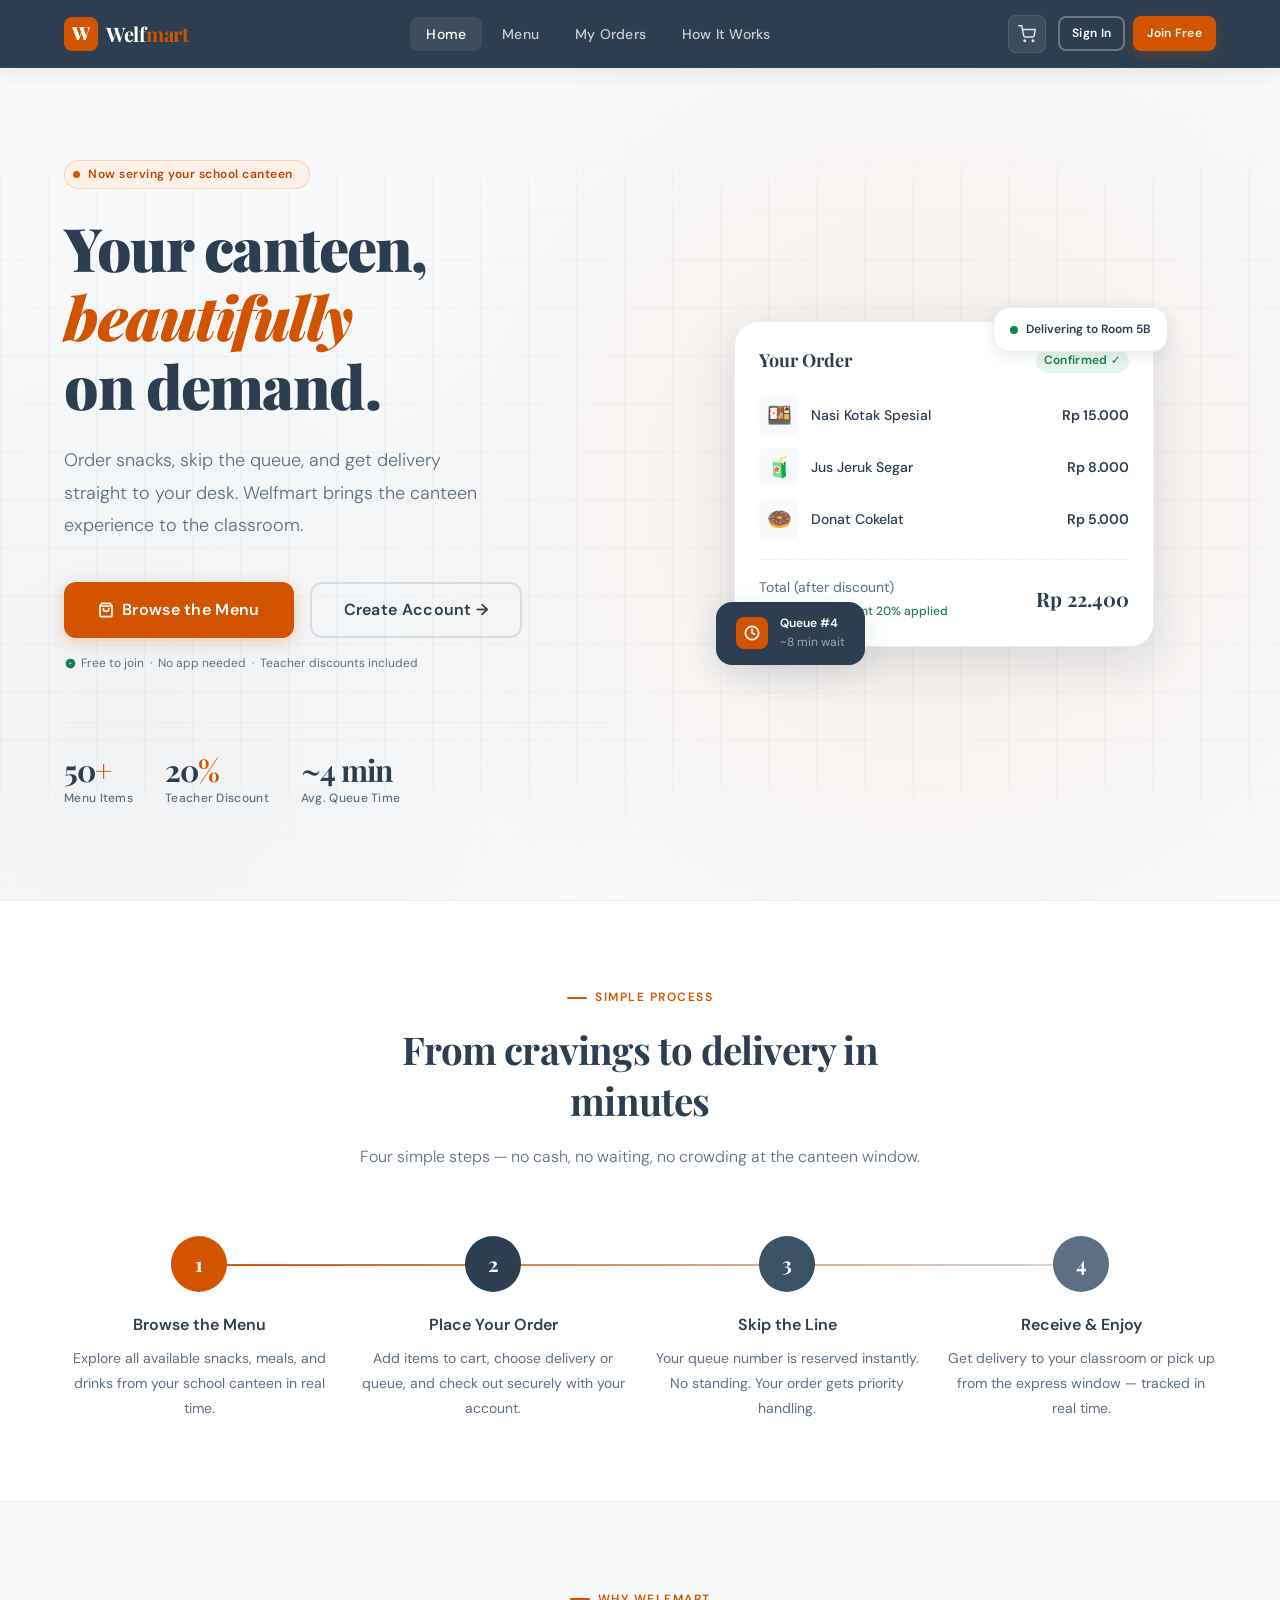
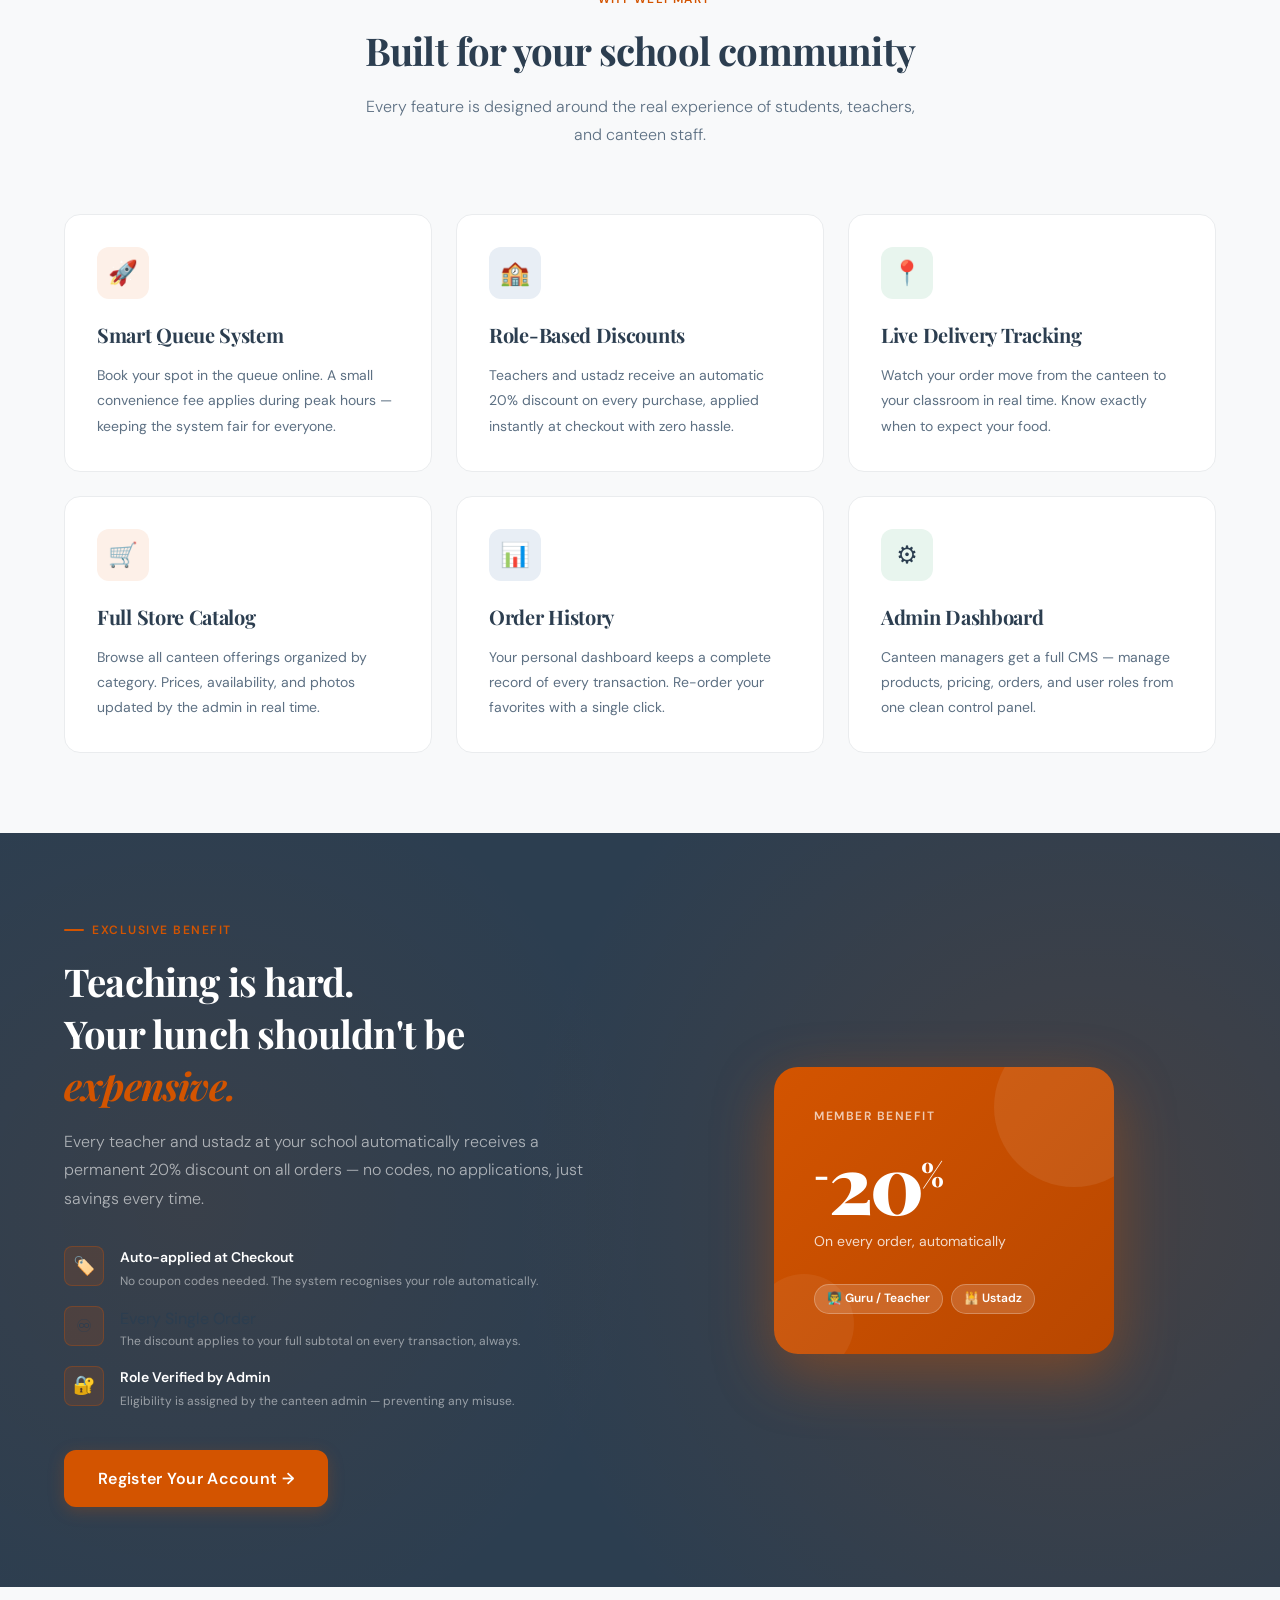
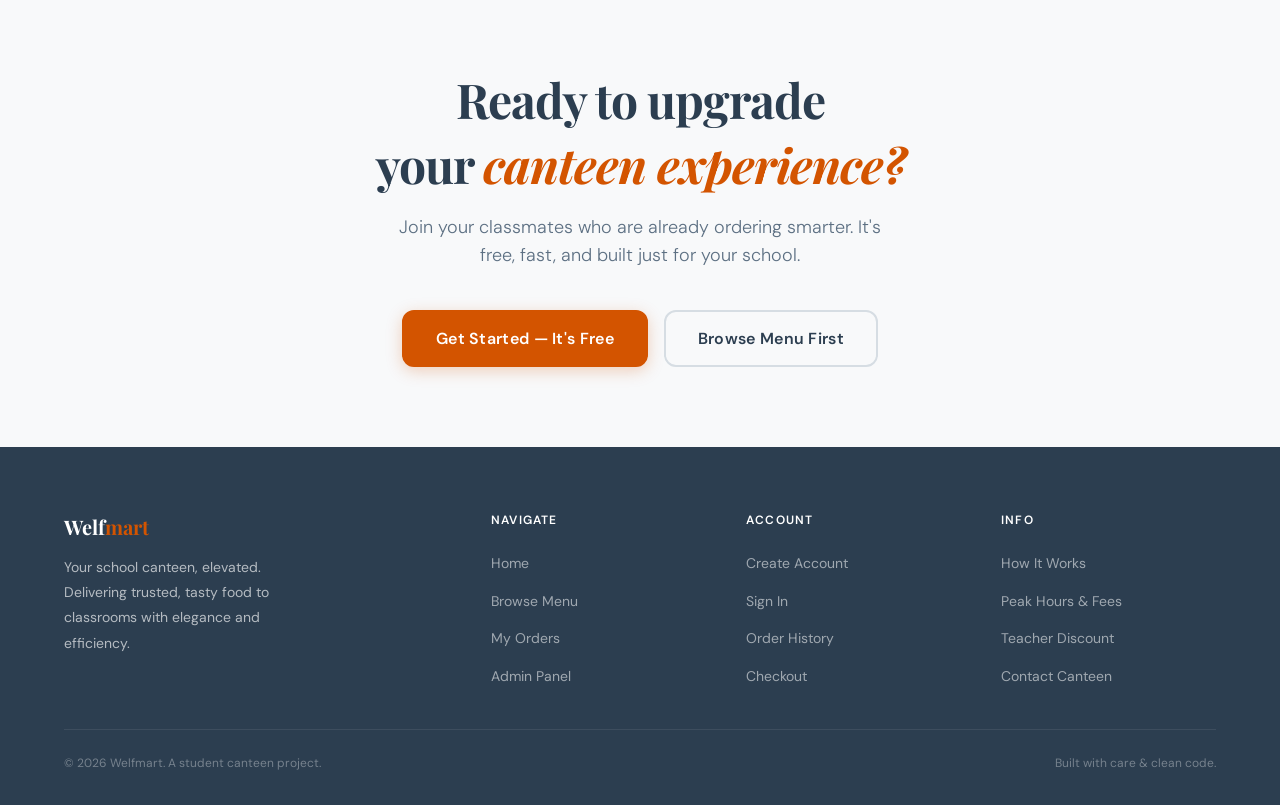
==== commit 583f426a: "fix menu page" ====
--- a/welfmart/admin.html
+++ b/welfmart/admin.html
@@ -16,7 +16,8 @@
         <span class="wm-nav__logo-text">Welf<span>mart</span> <span class="badge badge-rust" style="font-size: 10px; margin-left: 8px;">ADMIN</span></span>
       </a>
 
-      <div class="wm-nav__actions">
+      <div class="wm-nav__actions" style="align-items:center; gap:var(--space-3);">
+        <a href="index.html" class="btn btn-secondary btn-sm" style="color: #fff;">Back to Home</a>
         <div id="nav-user-area" style="display:flex; align-items:center; gap:var(--space-3);">
           <span style="color:rgba(255,255,255,.75); font-size:var(--text-sm);">
             👨‍💻 <span id="nav-user-name">Admin</span>
@@ -116,19 +117,24 @@
                   <input class="form-input" type="text" name="emoji" maxlength="4" placeholder="🍜" value="🍽️" required />
                 </label>
 
-                <label class="form-field">
-                  <span class="form-label">Initial Stock</span>
-                  <input class="form-input" type="number" name="stock" min="0" step="1" placeholder="20" required />
-                </label>
-
-                <label class="form-field admin-form-field--full">
-                  <span class="form-label">Description</span>
+                  <label class="form-field">
+                    <span class="form-label">Image URL (optional)</span>
+                    <input class="form-input" type="url" name="image" placeholder="https://example.com/photo.jpg" />
+                  </label>
+
+                <label class="form-field">
+                  <span class="form-label">Upload Image</span>
+                  <input class="form-input" type="file" accept="image/*" name="imageFile" />
+                </label>
+
+                <label class="form-field">
                   <textarea class="form-textarea" name="description" placeholder="Brief description shown on the menu." rows="3"></textarea>
                 </label>
               </div>
 
               <div class="admin-form-actions">
                 <button type="submit" class="btn btn-primary">Add Menu Item</button>
+                <a href="store.html" class="btn btn-ghost" style="margin-left:8px;">Back to Store</a>
               </div>
             </form>
           </div>
@@ -175,6 +181,70 @@
     </div>
   </main>
 
+  <!-- Edit Item Modal -->
+  <div id="edit-item-modal" class="modal" aria-hidden="true">
+    <div class="modal__backdrop" data-action="close"></div>
+    <div class="modal__panel" role="dialog" aria-modal="true" aria-label="Edit menu item">
+      <header class="modal__header">
+        <h3 class="modal__title">Edit Menu Item</h3>
+        <button class="btn btn-ghost" data-action="close">✕</button>
+      </header>
+
+      <form id="edit-item-form" class="modal__form">
+        <input type="hidden" name="id" />
+
+        <label class="form-field">
+          <span class="form-label">Name</span>
+          <input class="form-input" name="name" required />
+        </label>
+
+        <label class="form-field">
+          <span class="form-label">Category</span>
+          <select class="form-select" name="category" required>
+            <option value="Food">Food</option>
+            <option value="Drink">Drink</option>
+            <option value="Snack">Snack</option>
+          </select>
+        </label>
+
+        <label class="form-field">
+          <span class="form-label">Price (IDR)</span>
+          <input class="form-input" type="number" name="price" min="1" required />
+        </label>
+
+        <label class="form-field">
+          <span class="form-label">Emoji</span>
+          <input class="form-input" name="emoji" maxlength="4" />
+        </label>
+
+        <label class="form-field">
+          <span class="form-label">Image URL</span>
+          <input class="form-input" name="image" type="url" placeholder="https://..." />
+        </label>
+
+        <label class="form-field">
+          <span class="form-label">Upload Image</span>
+          <input class="form-input" type="file" accept="image/*" name="imageFile" />
+        </label>
+
+        <label class="form-field">
+          <span class="form-label">Stock</span>
+          <input class="form-input" name="stock" type="number" min="0" />
+        </label>
+
+        <label class="form-field admin-form-field--full">
+          <span class="form-label">Description</span>
+          <textarea class="form-textarea" name="description" rows="4"></textarea>
+        </label>
+
+        <div class="admin-form-actions" style="gap:8px;">
+          <button type="submit" class="btn btn-primary">Save Changes</button>
+          <button type="button" class="btn btn-danger" id="modal-delete-btn">Delete Item</button>
+        </div>
+      </form>
+    </div>
+  </div>
+
   <script type="module" src="js/utils/seed.js"></script>
   <script type="module" src="js/app.js"></script>
   <script type="module" src="js/admin.js"></script>
--- a/welfmart/css/style.css
+++ b/welfmart/css/style.css
@@ -490,7 +490,8 @@
 
 .form-input,
 .form-select,
-.form-textarea {
+.form-textarea,
+.form-input[type="file"] {
   width: 100%;
   padding: 0.7em var(--space-4);
   font-size: var(--text-sm);
@@ -505,9 +506,31 @@
 
 .form-input:focus,
 .form-select:focus,
-.form-textarea:focus {
+.form-textarea:focus,
+.form-input[type="file"]:focus {
   border-color: var(--color-rust);
   box-shadow: 0 0 0 3px rgba(211,84,0,.12);
+}
+
+.form-input[type="file"]::-webkit-file-upload-button {
+  border: none;
+  padding: 0.7em 1em;
+  margin-right: 0.5em;
+  border-radius: var(--radius-sm);
+  background-color: var(--color-alabaster);
+  color: var(--color-slate);
+  font-family: var(--font-body);
+  cursor: pointer;
+}
+
+.form-input[type="file"]::-moz-file-upload-button {
+  border: none;
+  padding: 0.7em 1em;
+  border-radius: var(--radius-sm);
+  background-color: var(--color-alabaster);
+  color: var(--color-slate);
+  font-family: var(--font-body);
+  cursor: pointer;
 }
 
 .form-input::placeholder { color: var(--color-slate-muted); }
--- a/welfmart/css/admin.css
+++ b/welfmart/css/admin.css
@@ -193,8 +193,17 @@
 .td-item-name {
   display: flex;
   align-items: center;
-  gap: var(--space-2);
-  font-weight: var(--weight-semibold);
+  gap: var(--space-3);
+  font-weight: var(--weight-semibold);
+}
+
+.td-thumb {
+  width: 72px;
+  height: 72px;
+  object-fit: cover;
+  border-radius: var(--radius-lg);
+  border: 1px solid var(--color-alabaster-dark);
+  flex-shrink: 0;
 }
 
 .admin-action-group {
@@ -228,4 +237,64 @@
   .admin-form-field--full {
     grid-column: auto;
   }
-}+}
+
+/* ── Modal ───────────────────────────────────────────────── */
+.modal {
+  position: fixed;
+  inset: 0;
+  display: none;
+  align-items: center;
+  justify-content: center;
+  z-index: 1200;
+}
+.modal[aria-hidden="false"], .modal.visible { display: flex; }
+.modal__backdrop {
+  position: absolute;
+  inset: 0;
+  background: rgba(10,20,30,0.45);
+}
+.modal__panel {
+  position: relative;
+  width: 720px;
+  max-width: calc(100% - 40px);
+  background: #fff;
+  border-radius: var(--radius-xl);
+  box-shadow: var(--shadow-lg);
+  padding: 0; /* we'll let internal layout control spacing */
+  z-index: 2;
+  display: flex;
+  flex-direction: column;
+  max-height: calc(100vh - 40px);
+}
+.modal__header {
+  display:flex; align-items:center; gap:var(--space-4); justify-content:space-between;
+  padding: var(--space-5); /* match the form padding so header lines up */
+  margin: 0; /* spacing handled by internal padding */
+}
+.modal__title { font-size: var(--text-xl); margin:0; }
+.modal__form {
+  display: grid;
+  grid-template-columns: repeat(2, minmax(0,1fr));
+  gap: var(--space-4);
+  padding: var(--space-5);
+  overflow: auto;
+  flex: 1 1 auto;
+}
+.modal__form .admin-form-field--full { grid-column: 1 / -1; }
+
+/* Keep the modal actions visible — sticky footer inside panel */
+.modal__panel .admin-form-actions {
+  position: sticky;
+  bottom: 0;
+  display: flex;
+  gap: 8px;
+  justify-content: flex-end;
+  padding: var(--space-4) var(--space-6) var(--space-4) var(--space-6); /* ensure larger left padding */
+  width: 100%;
+  box-sizing: border-box;
+  background: linear-gradient(to top, rgba(255,255,255,0.95), rgba(255,255,255,0.75));
+  border-top-left-radius: 0;
+  border-top-right-radius: 0;
+}
+.btn-danger { background: linear-gradient(180deg, #c0392b 0%, #a93226 100%); color: #fff; border: none; padding: 8px 12px; border-radius: 8px; }
